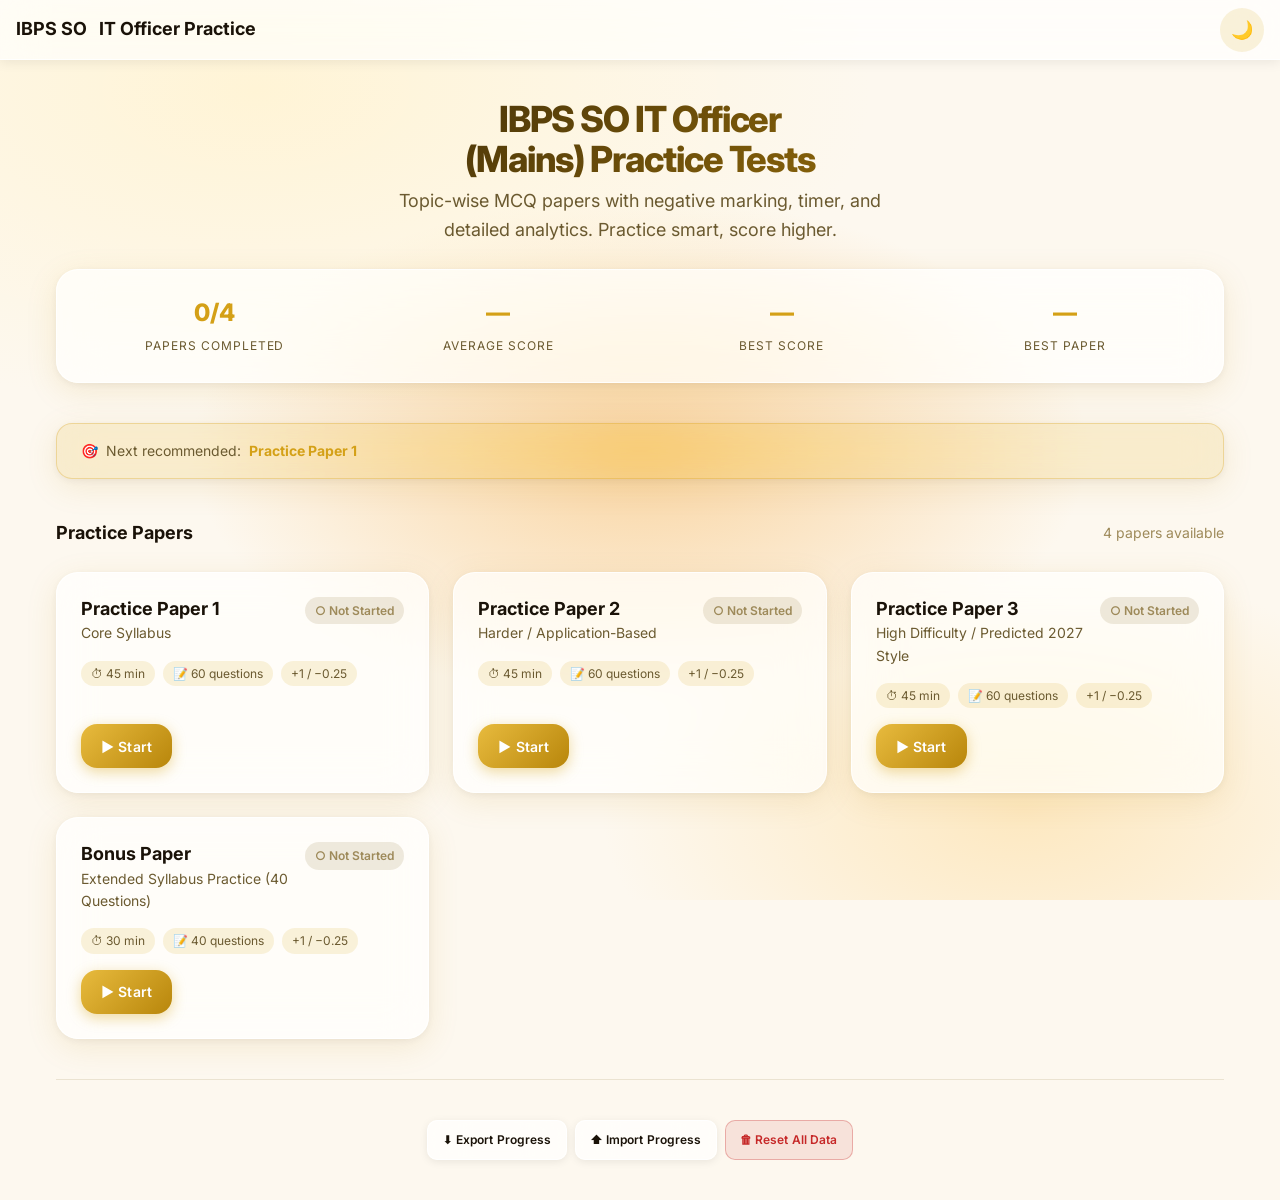
==== result.html @ 79eb33b2 "first commit" ====
<!DOCTYPE html>
<html lang="en" data-theme="light">
<head>
  <meta charset="UTF-8">
  <meta name="viewport" content="width=device-width, initial-scale=1, viewport-fit=cover">
  <meta name="description" content="IBPS SO IT Officer – Result analysis">
  <title>Result – IBPS SO IT Officer Practice</title>
  <link rel="preconnect" href="https://fonts.googleapis.com">
  <link rel="preconnect" href="https://fonts.gstatic.com" crossorigin>
  <link href="https://fonts.googleapis.com/css2?family=Inter:wght@400;500;600;700;800;900&display=swap" rel="stylesheet">
  <link rel="stylesheet" href="css/style.css">
</head>
<body>

  <!-- Top Navigation -->
  <header class="topbar" role="banner">
    <a href="index.html" class="topbar-brand" aria-label="Home">
      <span>IBPS SO</span>&nbsp;IT Officer Practice
    </a>
    <div class="topbar-actions">
      <button class="theme-toggle" id="theme-toggle" aria-label="Toggle dark mode">🌙</button>
    </div>
  </header>

  <div class="container result-page">
    <main id="result-root" role="main" aria-live="polite">
      <!-- result.js renders here -->
    </main>
  </div>

  <script src="js/app.js"></script>
  <script src="js/result.js"></script>
</body>
</html>
---- css/style.css ----
/* ============================================================
   IBPS SO IT Officer – Mock Test
   css/style.css  |  All styles, light + dark, responsive
   ============================================================ */

/* ── 1. CSS Custom Properties ─────────────────────────────── */
:root {
  /* Gold accent palette */
  --gold-100: #fff8e7;
  --gold-200: #fcefc7;
  --gold-300: #f5d685;
  --gold-400: #e8bb3e;
  --gold-500: #d4a017;
  --gold-600: #b8860b;
  --gold-700: #8b6508;

  /* Neutral palette */
  --bg-base:        #fdf8ef;
  --bg-gradient-1:  #fff4d6;
  --bg-gradient-2:  #fde8c0;
  --bg-gradient-3:  #f9d4a0;

  --glass-bg:       rgba(255, 255, 255, 0.72);
  --glass-bg-dark:  rgba(255, 255, 255, 0.55);
  --glass-border:   rgba(255, 255, 255, 0.85);
  --glass-shadow:   0 8px 32px rgba(180, 130, 20, 0.12), 0 2px 8px rgba(0,0,0,0.06);
  --glass-blur:     blur(22px) saturate(160%);

  --text-primary:   #1a1208;
  --text-secondary: #6b5a30;
  --text-muted:     #9e8a5a;
  --text-on-gold:   #fff;

  /* Semantic */
  --accent:         var(--gold-500);
  --accent-hover:   var(--gold-600);
  --accent-light:   rgba(212, 160, 23, 0.14);
  --accent-glow:    0 0 0 3px rgba(212, 160, 23, 0.28);

  --success:   #2e7d32;
  --success-bg: rgba(46, 125, 50, 0.1);
  --danger:    #c62828;
  --danger-bg: rgba(198, 40, 40, 0.1);
  --warning:   #e65100;
  --warning-bg: rgba(230, 81, 0, 0.1);
  --info:      #1565c0;
  --info-bg:   rgba(21, 101, 192, 0.1);

  /* Palette dot states */
  --q-not-visited:  rgba(158, 138, 90, 0.18);
  --q-not-answered: #ef9a9a;
  --q-answered:     #a5d6a7;
  --q-marked:       #90caf9;
  --q-marked-answered: #ce93d8;

  /* Radius & spacing */
  --radius-sm:  10px;
  --radius-md:  16px;
  --radius-lg:  22px;
  --radius-xl:  28px;

  --space-xs:  4px;
  --space-sm:  8px;
  --space-md:  16px;
  --space-lg:  24px;
  --space-xl:  40px;

  /* Typography */
  --font: -apple-system, "SF Pro Display", "Inter", system-ui, sans-serif;
  --text-xs:   clamp(11px, 1.5vw, 12px);
  --text-sm:   clamp(13px, 1.8vw, 14px);
  --text-base: clamp(14px, 2vw,   16px);
  --text-md:   clamp(16px, 2.5vw, 18px);
  --text-lg:   clamp(20px, 3vw,   24px);
  --text-xl:   clamp(26px, 4vw,   36px);

  /* Transitions */
  --ease: cubic-bezier(0.25, 0.1, 0.25, 1);
  --trans-fast: 150ms var(--ease);
  --trans-base: 220ms var(--ease);
  --trans-slow: 350ms var(--ease);
}

/* ── Dark Mode ─────────────────────────────────────────────── */
[data-theme="dark"] {
  --bg-base:        #1a1408;
  --bg-gradient-1:  #1f180a;
  --bg-gradient-2:  #251c0c;
  --bg-gradient-3:  #2c2210;

  --glass-bg:       rgba(35, 25, 8, 0.78);
  --glass-bg-dark:  rgba(35, 25, 8, 0.65);
  --glass-border:   rgba(255, 220, 100, 0.12);
  --glass-shadow:   0 8px 32px rgba(0,0,0,0.5), 0 2px 8px rgba(0,0,0,0.3);

  --text-primary:   #f5e8c8;
  --text-secondary: #c8aa70;
  --text-muted:     #8a7250;

  --accent:         var(--gold-400);
  --accent-hover:   var(--gold-300);
  --accent-light:   rgba(232, 187, 62, 0.15);

  --q-not-visited:  rgba(255, 220, 100, 0.08);
  --q-not-answered: #b71c1c;
  --q-answered:     #1b5e20;
  --q-marked:       #0d47a1;
  --q-marked-answered: #6a1b9a;

  --success:    #81c784;
  --success-bg: rgba(129, 199, 132, 0.12);
  --danger:     #ef9a9a;
  --danger-bg:  rgba(239, 154, 154, 0.12);
  --warning:    #ffcc80;
  --warning-bg: rgba(255, 204, 128, 0.12);
  --info:       #90caf9;
  --info-bg:    rgba(144, 202, 249, 0.12);
}

/* ── 2. Reset & Base ──────────────────────────────────────── */
*, *::before, *::after { box-sizing: border-box; margin: 0; padding: 0; }

html {
  font-size: 16px;
  scroll-behavior: smooth;
  -webkit-text-size-adjust: 100%;
}

body {
  font-family: var(--font);
  font-size: var(--text-base);
  color: var(--text-primary);
  background: var(--bg-base);
  background-image:
    radial-gradient(ellipse 80% 60% at 20% 10%, var(--bg-gradient-1) 0%, transparent 60%),
    radial-gradient(ellipse 60% 50% at 80% 90%, var(--bg-gradient-2) 0%, transparent 55%),
    radial-gradient(ellipse 50% 40% at 50% 50%, var(--bg-gradient-3) 0%, transparent 70%);
  background-attachment: fixed;
  min-height: 100vh;
  line-height: 1.6;
  transition: background-color var(--trans-slow), color var(--trans-slow);
  -webkit-font-smoothing: antialiased;
}

a { color: var(--accent); text-decoration: none; transition: color var(--trans-fast); }
a:hover { color: var(--accent-hover); }

button { cursor: pointer; font-family: inherit; }
input, select, textarea { font-family: inherit; }

img, svg { max-width: 100%; display: block; }

:focus-visible {
  outline: 2px solid var(--accent);
  outline-offset: 3px;
  border-radius: var(--radius-sm);
}

/* Reduced motion */
@media (prefers-reduced-motion: reduce) {
  *, *::before, *::after {
    animation-duration: 0.01ms !important;
    transition-duration: 0.01ms !important;
  }
}

/* ── 3. Layout Helpers ────────────────────────────────────── */
.container {
  width: 100%;
  max-width: 1200px;
  margin-inline: auto;
  padding-inline: var(--space-md);
}

.sr-only {
  position: absolute; width: 1px; height: 1px;
  padding: 0; margin: -1px; overflow: hidden;
  clip: rect(0,0,0,0); white-space: nowrap; border: 0;
}

.flex { display: flex; }
.flex-col { flex-direction: column; }
.items-center { align-items: center; }
.justify-between { justify-content: space-between; }
.gap-sm { gap: var(--space-sm); }
.gap-md { gap: var(--space-md); }
.gap-lg { gap: var(--space-lg); }

/* ── 4. Glass Card ────────────────────────────────────────── */
.glass {
  background: var(--glass-bg);
  -webkit-backdrop-filter: var(--glass-blur);
  backdrop-filter: var(--glass-blur);
  border: 1px solid var(--glass-border);
  border-radius: var(--radius-lg);
  box-shadow: var(--glass-shadow);
}

/* Fallback when backdrop-filter unsupported */
@supports not (backdrop-filter: blur(1px)) {
  .glass {
    background: color-mix(in srgb, var(--bg-base) 90%, transparent);
    box-shadow: var(--glass-shadow);
  }
}

/* ── 5. Buttons ───────────────────────────────────────────── */
.btn {
  display: inline-flex;
  align-items: center;
  justify-content: center;
  gap: 6px;
  padding: 10px 20px;
  border: none;
  border-radius: var(--radius-md);
  font-size: var(--text-sm);
  font-weight: 600;
  letter-spacing: 0.01em;
  transition:
    transform var(--trans-fast),
    box-shadow var(--trans-base),
    background var(--trans-fast),
    color var(--trans-fast);
  min-height: 44px;
  white-space: nowrap;
  user-select: none;
}
.btn:active { transform: scale(0.97); }

.btn-primary {
  background: linear-gradient(135deg, var(--gold-400), var(--gold-600));
  color: var(--text-on-gold);
  box-shadow: 0 4px 14px rgba(212,160,23,0.4);
}
.btn-primary:hover {
  transform: translateY(-2px);
  box-shadow: 0 8px 20px rgba(212,160,23,0.5);
  background: linear-gradient(135deg, var(--gold-300), var(--gold-500));
}

.btn-secondary {
  background: var(--glass-bg);
  -webkit-backdrop-filter: var(--glass-blur);
  backdrop-filter: var(--glass-blur);
  color: var(--text-primary);
  border: 1px solid var(--glass-border);
  box-shadow: 0 2px 8px rgba(0,0,0,0.08);
}
.btn-secondary:hover {
  transform: translateY(-2px);
  box-shadow: 0 6px 16px rgba(0,0,0,0.12);
  background: var(--glass-bg-dark);
}

.btn-danger {
  background: var(--danger-bg);
  color: var(--danger);
  border: 1px solid color-mix(in srgb, var(--danger) 30%, transparent);
}
.btn-danger:hover {
  background: var(--danger);
  color: #fff;
  transform: translateY(-2px);
}

.btn-ghost {
  background: transparent;
  color: var(--text-secondary);
  border: 1px solid color-mix(in srgb, var(--text-secondary) 25%, transparent);
}
.btn-ghost:hover {
  background: var(--accent-light);
  color: var(--accent);
  border-color: var(--accent);
}

.btn-sm { padding: 8px 14px; font-size: var(--text-xs); min-height: 40px; border-radius: var(--radius-sm); }
@media (pointer: coarse), (max-width: 639px) {
  .btn-sm { min-height: 44px; padding: 10px 16px; }
}
.btn-lg { padding: 14px 28px; font-size: var(--text-md); min-height: 52px; border-radius: var(--radius-lg); }
.btn-full { width: 100%; }

.btn:disabled {
  opacity: 0.45;
  cursor: not-allowed;
  transform: none !important;
  box-shadow: none !important;
}

/* ── 6. Top Navigation Bar ────────────────────────────────── */
.topbar {
  position: sticky;
  top: 0;
  z-index: 100;
  background: var(--glass-bg);
  -webkit-backdrop-filter: var(--glass-blur);
  backdrop-filter: var(--glass-blur);
  border-bottom: 1px solid var(--glass-border);
  box-shadow: 0 2px 12px rgba(0,0,0,0.08);
  padding: 0 var(--space-md);
  height: 60px;
  display: flex;
  align-items: center;
  justify-content: space-between;
}

.topbar-brand {
  display: flex;
  align-items: center;
  gap: var(--space-sm);
  font-weight: 700;
  font-size: var(--text-md);
  color: var(--text-primary);
  text-decoration: none;
  min-width: 0;
  overflow: hidden;
  text-overflow: ellipsis;
  white-space: nowrap;
}
}
.topbar-brand span { color: var(--accent); }

.topbar-actions { display: flex; align-items: center; gap: var(--space-sm); }

/* Theme toggle */
.theme-toggle {
  width: 44px; height: 44px;
  border-radius: 50%;
  border: none;
  background: var(--accent-light);
  color: var(--text-primary);
  font-size: 18px;
  display: flex; align-items: center; justify-content: center;
  transition: background var(--trans-fast), transform var(--trans-fast);
}
.theme-toggle:hover {
  background: var(--accent);
  color: var(--text-on-gold);
  transform: rotate(20deg);
}

/* ── 7. HOME PAGE ─────────────────────────────────────────── */
.home-hero {
  padding: var(--space-xl) 0 var(--space-lg);
  text-align: center;
}
.home-hero h1 {
  font-size: var(--text-xl);
  font-weight: 800;
  letter-spacing: -0.03em;
  line-height: 1.1;
  margin-bottom: var(--space-sm);
  background: linear-gradient(135deg, var(--text-primary), var(--gold-600));
  -webkit-background-clip: text;
  -webkit-text-fill-color: transparent;
  background-clip: text;
}
[data-theme="dark"] .home-hero h1 {
  background: linear-gradient(135deg, var(--text-primary), var(--gold-300));
  -webkit-background-clip: text;
  background-clip: text;
}
.home-hero p {
  color: var(--text-secondary);
  font-size: var(--text-md);
  max-width: 540px;
  margin-inline: auto;
}

/* Dashboard summary strip */
.summary-strip {
  display: grid;
  grid-template-columns: repeat(auto-fit, minmax(160px, 1fr));
  gap: var(--space-md);
  margin-bottom: var(--space-xl);
  padding: var(--space-lg);
}
.summary-stat { text-align: center; }
.summary-stat-value {
  font-size: var(--text-lg);
  font-weight: 800;
  color: var(--accent);
  display: block;
}
.summary-stat-label {
  font-size: var(--text-xs);
  color: var(--text-secondary);
  text-transform: uppercase;
  letter-spacing: 0.08em;
  margin-top: 2px;
}

/* Recommended hint */
.recommendation {
  display: flex;
  align-items: center;
  gap: var(--space-sm);
  padding: var(--space-md) var(--space-lg);
  margin-bottom: var(--space-xl);
  background: var(--accent-light);
  border: 1px solid color-mix(in srgb, var(--accent) 30%, transparent);
  border-radius: var(--radius-md);
  font-size: var(--text-sm);
  color: var(--text-secondary);
}
.recommendation strong { color: var(--accent); }

/* Section header */
.section-header {
  display: flex;
  align-items: center;
  justify-content: space-between;
  margin-bottom: var(--space-lg);
}
.section-title {
  font-size: var(--text-md);
  font-weight: 700;
  color: var(--text-primary);
}

/* Paper cards grid */
.papers-grid {
  display: grid;
  grid-template-columns: 1fr;
  gap: var(--space-lg);
  margin-bottom: var(--space-xl);
}
@media (min-width: 640px) {
  .papers-grid { grid-template-columns: repeat(2, 1fr); }
}
@media (min-width: 1024px) {
  .papers-grid { grid-template-columns: repeat(3, 1fr); }
}

.paper-card {
  padding: var(--space-lg);
  display: flex;
  flex-direction: column;
  gap: var(--space-md);
  transition: transform var(--trans-base), box-shadow var(--trans-base);
  position: relative;
  overflow: hidden;
}
.paper-card::before {
  content: '';
  position: absolute;
  top: 0; left: 0; right: 0;
  height: 3px;
  background: linear-gradient(90deg, var(--gold-400), var(--gold-600));
  opacity: 0;
  transition: opacity var(--trans-base);
}
.paper-card:hover {
  transform: translateY(-4px);
  box-shadow: 0 16px 40px rgba(180,130,20,0.18), 0 4px 12px rgba(0,0,0,0.08);
}
.paper-card:hover::before { opacity: 1; }

.card-header { display: flex; align-items: flex-start; justify-content: space-between; gap: var(--space-sm); }
.card-title {
  font-size: var(--text-md);
  font-weight: 700;
  color: var(--text-primary);
  line-height: 1.3;
}
.card-subtitle {
  font-size: var(--text-sm);
  color: var(--text-secondary);
  margin-top: 2px;
}

/* Status badge */
.status-badge {
  display: inline-flex;
  align-items: center;
  gap: 4px;
  padding: 4px 10px;
  border-radius: 100px;
  font-size: var(--text-xs);
  font-weight: 600;
  white-space: nowrap;
  flex-shrink: 0;
}
.badge-not-started { background: var(--q-not-visited); color: var(--text-muted); }
.badge-in-progress { background: var(--warning-bg); color: var(--warning); }
.badge-completed   { background: var(--success-bg);  color: var(--success); }

/* Best score ribbon */
.best-score-badge {
  display: inline-flex;
  align-items: center;
  gap: 4px;
  padding: 3px 8px;
  background: linear-gradient(135deg, var(--gold-200), var(--gold-100));
  border: 1px solid var(--gold-300);
  border-radius: 100px;
  font-size: var(--text-xs);
  font-weight: 600;
  color: var(--gold-700);
}
[data-theme="dark"] .best-score-badge {
  background: linear-gradient(135deg, rgba(212,160,23,0.2), rgba(212,160,23,0.08));
  border-color: rgba(212,160,23,0.4);
  color: var(--gold-300);
}

/* Card meta row */
.card-meta {
  display: flex;
  flex-wrap: wrap;
  gap: var(--space-sm);
}
.meta-chip {
  display: inline-flex;
  align-items: center;
  gap: 4px;
  padding: 3px 10px;
  background: var(--accent-light);
  border-radius: 100px;
  font-size: var(--text-xs);
  color: var(--text-secondary);
}

/* Score display on completed card */
.card-score {
  display: flex;
  align-items: baseline;
  gap: 6px;
  padding: var(--space-sm) var(--space-md);
  background: var(--success-bg);
  border-radius: var(--radius-sm);
  border: 1px solid color-mix(in srgb, var(--success) 25%, transparent);
}
.card-score-value {
  font-size: var(--text-lg);
  font-weight: 800;
  color: var(--success);
}
.card-score-label { font-size: var(--text-xs); color: var(--text-secondary); }

/* Progress bar in card */
.progress-bar-wrap {
  height: 6px;
  background: var(--q-not-visited);
  border-radius: 100px;
  overflow: hidden;
}
.progress-bar-fill {
  height: 100%;
  background: linear-gradient(90deg, var(--gold-400), var(--gold-600));
  border-radius: 100px;
  transition: width var(--trans-slow);
}

.card-actions { display: flex; flex-wrap: wrap; gap: var(--space-sm); margin-top: auto; }

/* Attempt history */
.attempt-history {
  margin-top: var(--space-sm);
  padding: var(--space-sm) var(--space-md);
  background: var(--accent-light);
  border-radius: var(--radius-sm);
  font-size: var(--text-xs);
  color: var(--text-secondary);
}
.attempt-history summary { cursor: pointer; color: var(--accent); font-weight: 600; }
.attempt-list { margin-top: var(--space-xs); list-style: none; display: flex; flex-direction: column; gap: 2px; }
.attempt-item { display: flex; justify-content: space-between; padding: 2px 0; border-bottom: 1px solid color-mix(in srgb, var(--text-muted) 15%, transparent); }

/* Home footer */
.home-footer {
  display: flex;
  flex-wrap: wrap;
  align-items: center;
  justify-content: center;
  gap: var(--space-sm);
  padding: var(--space-xl) 0;
  border-top: 1px solid color-mix(in srgb, var(--text-muted) 20%, transparent);
  margin-top: var(--space-xl);
}

/* ── 8. TEST PAGE ─────────────────────────────────────────── */
/* Timer bar */
.test-topbar {
  position: sticky;
  top: 0;
  z-index: 100;
  display: flex;
  align-items: center;
  justify-content: space-between;
  padding: 0 var(--space-md);
  height: 60px;
  gap: var(--space-md);
  background: var(--glass-bg);
  -webkit-backdrop-filter: var(--glass-blur);
  backdrop-filter: var(--glass-blur);
  border-bottom: 1px solid var(--glass-border);
  box-shadow: 0 2px 12px rgba(0,0,0,0.08);
}

.test-title {
  font-size: var(--text-sm);
  font-weight: 700;
  color: var(--text-primary);
  overflow: hidden;
  text-overflow: ellipsis;
  white-space: nowrap;
  flex: 1;
  min-width: 0;
}

.timer-display {
  display: flex;
  align-items: center;
  gap: 6px;
  padding: 6px 14px;
  border-radius: var(--radius-md);
  background: var(--accent-light);
  border: 1px solid color-mix(in srgb, var(--accent) 25%, transparent);
  font-size: var(--text-md);
  font-weight: 800;
  color: var(--accent);
  font-variant-numeric: tabular-nums;
  letter-spacing: 0.04em;
  min-width: 100px;
  justify-content: center;
  flex-shrink: 0;
  transition: background var(--trans-base), color var(--trans-base);
}
.timer-display.warning {
  background: var(--warning-bg);
  color: var(--warning);
  border-color: color-mix(in srgb, var(--warning) 30%, transparent);
  animation: pulse-timer 1s ease-in-out infinite;
}
.timer-display.danger {
  background: var(--danger-bg);
  color: var(--danger);
  border-color: color-mix(in srgb, var(--danger) 30%, transparent);
  animation: pulse-timer 0.5s ease-in-out infinite;
}

@keyframes pulse-timer {
  0%, 100% { opacity: 1; }
  50%       { opacity: 0.65; }
}
@media (prefers-reduced-motion: reduce) {
  .timer-display.warning, .timer-display.danger { animation: none; }
}

/* Live counters */
.live-counters {
  display: flex;
  gap: var(--space-sm);
  flex-shrink: 0;
}
.counter-chip {
  display: inline-flex;
  align-items: center;
  gap: 4px;
  padding: 4px 10px;
  border-radius: 100px;
  font-size: var(--text-xs);
  font-weight: 600;
  border: 1px solid;
}
.counter-answered  { background: var(--success-bg);  color: var(--success);  border-color: color-mix(in srgb, var(--success) 30%, transparent); }
.counter-unanswered{ background: var(--danger-bg);   color: var(--danger);   border-color: color-mix(in srgb, var(--danger) 30%, transparent); }
.counter-marked    { background: var(--info-bg);     color: var(--info);     border-color: color-mix(in srgb, var(--info) 30%, transparent); }

/* Section tabs */
.section-tabs {
  display: flex;
  flex-wrap: wrap;
  gap: var(--space-xs);
  padding: var(--space-md);
  overflow-x: auto;
  scrollbar-width: none;
  -ms-overflow-style: none;
}
.section-tabs::-webkit-scrollbar { display: none; }

.section-tab {
  padding: 8px 18px;
  border-radius: 100px;
  border: 1px solid color-mix(in srgb, var(--text-muted) 30%, transparent);
  background: transparent;
  color: var(--text-secondary);
  font-size: var(--text-sm);
  font-weight: 500;
  transition: all var(--trans-fast);
  white-space: nowrap;
  min-height: 44px;
  display: inline-flex;
  align-items: center;
  justify-content: center;
}
.section-tab:hover {
  background: var(--accent-light);
  color: var(--accent);
  border-color: var(--accent);
}
.section-tab.active {
  background: var(--accent);
  color: var(--text-on-gold);
  border-color: var(--accent);
  font-weight: 700;
}

/* Two column layout for test */
.test-layout {
  display: grid;
  grid-template-columns: 1fr;
  gap: 0;
  min-height: calc(100vh - 60px);
}
@media (min-width: 1024px) {
  .test-layout {
    grid-template-columns: 1fr 320px;
    align-items: start;
  }
}

/* Question area */
.question-area {
  padding: var(--space-lg);
  flex: 1;
}

.question-wrapper {
  padding: var(--space-lg) var(--space-xl);
  margin-bottom: var(--space-lg);
}

.question-number {
  font-size: var(--text-xs);
  font-weight: 700;
  text-transform: uppercase;
  letter-spacing: 0.1em;
  color: var(--accent);
  margin-bottom: var(--space-sm);
  display: block;
}

.question-text {
  font-size: var(--text-md);
  font-weight: 500;
  color: var(--text-primary);
  line-height: 1.65;
  margin-bottom: var(--space-lg);
  overflow-wrap: break-word;
  word-break: break-word;
}

/* Options */
.options-list {
  display: flex;
  flex-direction: column;
  gap: var(--space-sm);
  list-style: none;
}

.option-item {
  display: flex;
  align-items: flex-start;
  gap: var(--space-md);
  padding: var(--space-md) var(--space-lg);
  border-radius: var(--radius-md);
  border: 1.5px solid color-mix(in srgb, var(--text-muted) 20%, transparent);
  background: var(--glass-bg);
  cursor: pointer;
  transition: all var(--trans-fast);
  min-height: 52px;
  user-select: none;
}
.option-item:hover {
  border-color: var(--accent);
  background: var(--accent-light);
  transform: translateX(4px);
}
.option-item:active { transform: scale(0.99); }
.option-item.selected {
  border-color: var(--accent);
  background: var(--accent-light);
  box-shadow: var(--accent-glow);
}

.option-key {
  display: inline-flex;
  align-items: center;
  justify-content: center;
  width: 28px; height: 28px;
  border-radius: 50%;
  background: var(--accent-light);
  color: var(--accent);
  font-size: var(--text-xs);
  font-weight: 800;
  flex-shrink: 0;
  margin-top: 1px;
  border: 1.5px solid color-mix(in srgb, var(--accent) 30%, transparent);
  transition: all var(--trans-fast);
}
.option-item.selected .option-key {
  background: var(--accent);
  color: var(--text-on-gold);
  border-color: var(--accent);
}

.option-text {
  flex: 1;
  font-size: var(--text-base);
  color: var(--text-primary);
  line-height: 1.5;
  padding-top: 2px;
  overflow-wrap: break-word;
  word-break: break-word;
}

/* Question nav buttons */
.question-nav {
  display: flex;
  align-items: center;
  flex-wrap: wrap;
  gap: var(--space-sm);
  padding: var(--space-md);
}

/* Mark for review */
.btn-mark {
  background: var(--info-bg);
  color: var(--info);
  border: 1px solid color-mix(in srgb, var(--info) 30%, transparent);
}
.btn-mark:hover, .btn-mark.active {
  background: var(--info);
  color: #fff;
}

/* Sticky bottom nav on mobile */
.sticky-nav-bottom {
  display: none;
  position: fixed;
  bottom: 0; left: 0; right: 0;
  z-index: 90;
  padding: var(--space-sm) var(--space-md);
  background: var(--glass-bg);
  -webkit-backdrop-filter: var(--glass-blur);
  backdrop-filter: var(--glass-blur);
  border-top: 1px solid var(--glass-border);
  box-shadow: 0 -4px 16px rgba(0,0,0,0.1);
  gap: var(--space-sm);
  padding-bottom: max(var(--space-sm), env(safe-area-inset-bottom));
}
@media (max-width: 1023px) {
  .sticky-nav-bottom { display: flex; }
  .question-nav { display: none; }
  .question-area { padding-bottom: 80px; }
}
@media (max-width: 480px) {
  .sticky-nav-bottom {
    padding: var(--space-xs) 6px;
    gap: 4px;
  }
  .sticky-nav-bottom .btn {
    padding: 6px 8px;
    font-size: 12px;
    min-height: 44px;
  }
}

/* Palette / sidebar */
.palette-sidebar {
  position: sticky;
  top: 60px;
  height: calc(100vh - 60px);
  overflow-y: auto;
  padding: var(--space-lg);
  border-left: 1px solid var(--glass-border);
  background: var(--glass-bg);
  -webkit-backdrop-filter: var(--glass-blur);
  backdrop-filter: var(--glass-blur);
  scrollbar-width: thin;
  scrollbar-color: var(--gold-300) transparent;
  display: flex;
  flex-direction: column;
  gap: var(--space-lg);
}

.palette-title {
  font-size: var(--text-sm);
  font-weight: 700;
  color: var(--text-secondary);
  text-transform: uppercase;
  letter-spacing: 0.08em;
}

.palette-close-btn {
  display: none;
  background: transparent;
  border: none;
  font-size: 18px;
  color: var(--text-muted);
  cursor: pointer;
  padding: 4px 8px;
  border-radius: var(--radius-sm);
}
.palette-close-btn:hover {
  background: var(--accent-light);
  color: var(--text-primary);
}
@media (max-width: 1023px) {
  .palette-close-btn { display: inline-flex; align-items: center; justify-content: center; }
}

/* Palette legend */
.palette-legend {
  display: grid;
  grid-template-columns: 1fr 1fr;
  gap: var(--space-xs) var(--space-sm);
}
.legend-item {
  display: flex;
  align-items: center;
  gap: 6px;
  font-size: var(--text-xs);
  color: var(--text-secondary);
}
.legend-dot {
  width: 12px; height: 12px;
  border-radius: 3px;
  flex-shrink: 0;
}
.dot-not-visited   { background: var(--q-not-visited); border: 1px solid var(--text-muted); }
.dot-not-answered  { background: var(--q-not-answered); }
.dot-answered      { background: var(--q-answered); }
.dot-marked        { background: var(--q-marked); }
.dot-marked-answered { background: var(--q-marked-answered); }

/* Palette grid */
.palette-grid {
  display: grid;
  grid-template-columns: repeat(5, 1fr);
  gap: 6px;
}

.palette-btn {
  aspect-ratio: 1;
  border-radius: var(--radius-sm);
  border: none;
  font-size: var(--text-xs);
  font-weight: 700;
  cursor: pointer;
  transition: all var(--trans-fast);
  min-height: 44px;
  min-width: 44px;
  display: flex;
  align-items: center;
  justify-content: center;
  color: var(--text-primary);
}
.palette-btn:hover { transform: scale(1.12); box-shadow: 0 4px 12px rgba(0,0,0,0.2); }
.palette-btn.current { ring: 2px solid var(--accent); box-shadow: 0 0 0 3px var(--accent), 0 4px 12px rgba(0,0,0,0.2); }

.palette-btn.state-not-visited  { background: var(--q-not-visited); }
.palette-btn.state-not-answered { background: var(--q-not-answered); color: #fff; }
.palette-btn.state-answered     { background: var(--q-answered); color: #1b5e20; }
.palette-btn.state-marked       { background: var(--q-marked); color: #0d47a1; }
.palette-btn.state-marked-answered { background: var(--q-marked-answered); color: #4a148c; }

[data-theme="dark"] .palette-btn.state-answered { color: #c8e6c9; }
[data-theme="dark"] .palette-btn.state-marked   { color: #bbdefb; }
[data-theme="dark"] .palette-btn.state-marked-answered { color: #e1bee7; }

/* Submit button in sidebar */
.palette-submit-area { margin-top: auto; }

/* Mobile palette toggle */
.palette-toggle-btn {
  position: fixed;
  bottom: 72px;
  right: var(--space-md);
  z-index: 95;
  width: 50px; height: 50px;
  border-radius: 50%;
  border: none;
  background: linear-gradient(135deg, var(--gold-400), var(--gold-600));
  color: var(--text-on-gold);
  font-size: 20px;
  box-shadow: 0 4px 16px rgba(212,160,23,0.5);
  display: none;
  align-items: center;
  justify-content: center;
  transition: all var(--trans-fast);
}
@media (max-width: 1023px) {
  .palette-toggle-btn { display: flex; }
  .palette-sidebar {
    position: fixed;
    right: 0; top: 60px;
    width: 320px;
    max-width: 90vw;
    transform: translateX(100%);
    transition: transform var(--trans-base);
    z-index: 90;
    height: calc(100vh - 60px);
    box-shadow: -8px 0 32px rgba(0,0,0,0.2);
  }
  .palette-sidebar.open { transform: translateX(0); }
  .palette-overlay {
    display: none;
    position: fixed;
    inset: 0;
    z-index: 89;
    background: rgba(0,0,0,0.3);
  }
  .palette-overlay.show { display: block; }
}

/* ── 9. MODALS ────────────────────────────────────────────── */
.modal-backdrop {
  position: fixed;
  inset: 0;
  z-index: 200;
  background: rgba(0, 0, 0, 0.45);
  -webkit-backdrop-filter: blur(4px);
  backdrop-filter: blur(4px);
  display: flex;
  align-items: center;
  justify-content: center;
  padding: var(--space-md);
  opacity: 0;
  pointer-events: none;
  transition: opacity var(--trans-base);
}
.modal-backdrop.show {
  opacity: 1;
  pointer-events: auto;
}

.modal-box {
  background: var(--glass-bg);
  -webkit-backdrop-filter: var(--glass-blur);
  backdrop-filter: var(--glass-blur);
  border: 1px solid var(--glass-border);
  border-radius: var(--radius-xl);
  box-shadow: 0 24px 60px rgba(0,0,0,0.25);
  padding: var(--space-xl);
  max-width: 480px;
  width: 100%;
  transform: scale(0.94) translateY(20px);
  transition: transform var(--trans-base);
}
.modal-backdrop.show .modal-box {
  transform: scale(1) translateY(0);
}

.modal-title {
  font-size: var(--text-lg);
  font-weight: 800;
  margin-bottom: var(--space-md);
  color: var(--text-primary);
}
.modal-body { margin-bottom: var(--space-lg); color: var(--text-secondary); }
.modal-actions { display: flex; gap: var(--space-sm); justify-content: flex-end; flex-wrap: wrap; }

/* Modal stats grid */
.modal-stats {
  display: grid;
  grid-template-columns: repeat(3, 1fr);
  gap: var(--space-sm);
  margin-bottom: var(--space-lg);
}
.modal-stat {
  text-align: center;
  padding: var(--space-sm);
  border-radius: var(--radius-sm);
  background: var(--accent-light);
}
.modal-stat-val { font-size: var(--text-md); font-weight: 800; color: var(--accent); }
.modal-stat-lbl { font-size: var(--text-xs); color: var(--text-secondary); }

/* ── 10. RESULT PAGE ──────────────────────────────────────── */
.result-page { padding: var(--space-xl) 0; }

/* Score hero card */
.score-hero {
  padding: var(--space-xl);
  text-align: center;
  margin-bottom: var(--space-xl);
  position: relative;
  overflow: hidden;
}
.score-hero::before {
  content: '';
  position: absolute;
  inset: 0;
  background: radial-gradient(ellipse 60% 50% at 50% 50%, rgba(212,160,23,0.08) 0%, transparent 70%);
  pointer-events: none;
}
.score-label {
  font-size: var(--text-xs);
  font-weight: 700;
  text-transform: uppercase;
  letter-spacing: 0.12em;
  color: var(--text-muted);
  margin-bottom: var(--space-sm);
}
.score-main {
  font-size: clamp(48px, 10vw, 80px);
  font-weight: 900;
  letter-spacing: -0.04em;
  line-height: 1;
  color: var(--accent);
  margin-bottom: 4px;
}
.score-total {
  font-size: var(--text-md);
  color: var(--text-secondary);
  margin-bottom: var(--space-md);
}
.score-pct {
  display: inline-block;
  font-size: var(--text-lg);
  font-weight: 800;
  padding: var(--space-xs) var(--space-md);
  border-radius: 100px;
  margin-bottom: var(--space-lg);
}
.score-pct.pct-high { background: var(--success-bg); color: var(--success); }
.score-pct.pct-mid  { background: var(--warning-bg); color: var(--warning); }
.score-pct.pct-low  { background: var(--danger-bg);  color: var(--danger); }

/* Result stats grid */
.result-stats-grid {
  display: grid;
  grid-template-columns: repeat(auto-fit, minmax(100px, 1fr));
  gap: var(--space-md);
  max-width: 600px;
  margin-inline: auto;
}
.result-stat {
  padding: var(--space-md);
  border-radius: var(--radius-md);
  text-align: center;
  border: 1px solid;
}
.result-stat.stat-correct  { border-color: color-mix(in srgb, var(--success) 30%, transparent); background: var(--success-bg); }
.result-stat.stat-wrong    { border-color: color-mix(in srgb, var(--danger) 30%, transparent);  background: var(--danger-bg); }
.result-stat.stat-unatt    { border-color: color-mix(in srgb, var(--text-muted) 20%, transparent); background: var(--accent-light); }
.result-stat.stat-penalty  { border-color: color-mix(in srgb, var(--warning) 30%, transparent); background: var(--warning-bg); }
.result-stat.stat-accuracy { border-color: color-mix(in srgb, var(--info) 30%, transparent);    background: var(--info-bg); }
.result-stat.stat-time     { border-color: color-mix(in srgb, var(--text-muted) 20%, transparent); background: var(--accent-light); }

.result-stat-val {
  font-size: var(--text-lg);
  font-weight: 800;
  display: block;
  margin-bottom: 2px;
}
.stat-correct .result-stat-val  { color: var(--success); }
.stat-wrong   .result-stat-val  { color: var(--danger); }
.stat-unatt   .result-stat-val  { color: var(--text-secondary); }
.stat-penalty .result-stat-val  { color: var(--warning); }
.stat-accuracy .result-stat-val { color: var(--info); }
.stat-time    .result-stat-val  { color: var(--accent); }

.result-stat-lbl { font-size: var(--text-xs); color: var(--text-muted); }

/* Section: subject-wise table */
.section-box {
  padding: var(--space-lg) var(--space-xl);
  margin-bottom: var(--space-xl);
}
.section-box-title {
  font-size: var(--text-md);
  font-weight: 700;
  margin-bottom: var(--space-lg);
  color: var(--text-primary);
  display: flex;
  align-items: center;
  gap: var(--space-sm);
}

.subj-table {
  width: 100%;
  border-collapse: collapse;
  font-size: var(--text-sm);
  margin-bottom: var(--space-md);
}
.subj-table th {
  text-align: left;
  padding: var(--space-sm) var(--space-md);
  font-size: var(--text-xs);
  font-weight: 700;
  text-transform: uppercase;
  letter-spacing: 0.08em;
  color: var(--text-muted);
  border-bottom: 1px solid color-mix(in srgb, var(--text-muted) 20%, transparent);
}
.subj-table td {
  padding: var(--space-sm) var(--space-md);
  border-bottom: 1px solid color-mix(in srgb, var(--text-muted) 10%, transparent);
  color: var(--text-primary);
  vertical-align: middle;
}
.subj-table tr:last-child td { border-bottom: none; }
.subj-table tr.highlight-best td { background: var(--success-bg); }
.subj-table tr.highlight-worst td { background: var(--danger-bg); }

/* Bar in table */
.subj-bar-wrap {
  height: 8px;
  background: color-mix(in srgb, var(--text-muted) 15%, transparent);
  border-radius: 100px;
  overflow: hidden;
  min-width: 60px;
}
.subj-bar-fill {
  height: 100%;
  border-radius: 100px;
  background: linear-gradient(90deg, var(--gold-400), var(--gold-600));
  transition: width var(--trans-slow);
}
.subj-bar-fill.bar-danger { background: linear-gradient(90deg, #ef9a9a, #c62828); }
.subj-bar-fill.bar-warning { background: linear-gradient(90deg, #ffcc80, #e65100); }

/* Answer review */
.review-filters {
  display: flex;
  flex-wrap: wrap;
  gap: var(--space-xs);
  margin-bottom: var(--space-lg);
}
.filter-btn {
  padding: 8px 16px;
  border-radius: 100px;
  border: 1px solid color-mix(in srgb, var(--text-muted) 30%, transparent);
  background: transparent;
  color: var(--text-secondary);
  font-size: var(--text-xs);
  font-weight: 600;
  cursor: pointer;
  transition: all var(--trans-fast);
  min-height: 44px;
  display: inline-flex;
  align-items: center;
  justify-content: center;
}
.filter-btn:hover { border-color: var(--accent); color: var(--accent); }
.filter-btn.active {
  background: var(--accent);
  color: var(--text-on-gold);
  border-color: var(--accent);
}

/* Review question card */
.review-card {
  padding: var(--space-lg);
  margin-bottom: var(--space-md);
  border-radius: var(--radius-md);
  background: var(--glass-bg);
  border: 1px solid var(--glass-border);
  transition: box-shadow var(--trans-fast);
}
.review-card.card-correct { border-left: 4px solid var(--success); }
.review-card.card-wrong   { border-left: 4px solid var(--danger); }
.review-card.card-unatt   { border-left: 4px solid var(--text-muted); }

.review-q-header {
  display: flex;
  align-items: flex-start;
  justify-content: space-between;
  gap: var(--space-sm);
  margin-bottom: var(--space-md);
}
.review-q-num {
  font-size: var(--text-xs);
  font-weight: 700;
  color: var(--accent);
  flex-shrink: 0;
}
.review-status-tag {
  display: inline-flex;
  align-items: center;
  gap: 4px;
  padding: 3px 10px;
  border-radius: 100px;
  font-size: var(--text-xs);
  font-weight: 700;
  flex-shrink: 0;
}
.tag-correct { background: var(--success-bg); color: var(--success); }
.tag-wrong   { background: var(--danger-bg);  color: var(--danger); }
.tag-unatt   { background: var(--accent-light); color: var(--text-muted); }
.tag-marked  { background: var(--info-bg); color: var(--info); }

.review-q-text {
  font-size: var(--text-base);
  color: var(--text-primary);
  margin-bottom: var(--space-md);
  line-height: 1.6;
  overflow-wrap: break-word;
  word-break: break-word;
}

.review-options {
  display: flex;
  flex-direction: column;
  gap: var(--space-xs);
}
.review-opt {
  display: flex;
  align-items: center;
  gap: var(--space-sm);
  padding: var(--space-sm) var(--space-md);
  border-radius: var(--radius-sm);
  font-size: var(--text-sm);
  border: 1px solid transparent;
}
.review-opt.opt-correct {
  background: var(--success-bg);
  border-color: color-mix(in srgb, var(--success) 30%, transparent);
  color: var(--success);
  font-weight: 600;
}
.review-opt.opt-wrong {
  background: var(--danger-bg);
  border-color: color-mix(in srgb, var(--danger) 30%, transparent);
  color: var(--danger);
  font-weight: 600;
}
.review-opt.opt-selected-wrong {
  background: var(--danger-bg);
  border-color: var(--danger);
}
.opt-icon { font-size: 14px; flex-shrink: 0; }
.opt-key-label {
  font-size: var(--text-xs);
  font-weight: 800;
  min-width: 20px;
  color: inherit;
}

/* Collapsible */
.collapsible > summary {
  cursor: pointer;
  list-style: none;
  display: flex;
  align-items: center;
  justify-content: space-between;
  padding: var(--space-md) var(--space-lg);
  border-radius: var(--radius-md);
  background: var(--glass-bg);
  border: 1px solid var(--glass-border);
  font-weight: 700;
  color: var(--text-primary);
  user-select: none;
  transition: background var(--trans-fast);
}
.collapsible > summary:hover { background: var(--accent-light); }
.collapsible > summary::-webkit-details-marker { display: none; }
.collapsible[open] > summary { border-radius: var(--radius-md) var(--radius-md) 0 0; }

.collapsible-content {
  padding: var(--space-lg);
  border: 1px solid var(--glass-border);
  border-top: none;
  border-radius: 0 0 var(--radius-md) var(--radius-md);
  background: color-mix(in srgb, var(--glass-bg) 70%, transparent);
}

/* Attempt history on result */
.attempt-history-list {
  display: flex;
  flex-direction: column;
  gap: var(--space-xs);
}
.attempt-row {
  display: flex;
  align-items: center;
  justify-content: space-between;
  padding: var(--space-sm) var(--space-md);
  border-radius: var(--radius-sm);
  background: var(--accent-light);
  font-size: var(--text-sm);
}
.attempt-row.current-attempt {
  background: color-mix(in srgb, var(--accent) 15%, transparent);
  border: 1px solid color-mix(in srgb, var(--accent) 30%, transparent);
  font-weight: 600;
}

/* Result actions */
.result-actions {
  display: flex;
  flex-wrap: wrap;
  gap: var(--space-sm);
  justify-content: center;
  padding: var(--space-xl) 0;
}

/* ── 11. TOAST NOTIFICATIONS ──────────────────────────────── */
.toast-container {
  position: fixed;
  bottom: var(--space-lg);
  right: var(--space-lg);
  z-index: 300;
  display: flex;
  flex-direction: column;
  gap: var(--space-sm);
  pointer-events: none;
}
.toast {
  padding: var(--space-sm) var(--space-lg);
  border-radius: var(--radius-md);
  background: var(--glass-bg);
  -webkit-backdrop-filter: var(--glass-blur);
  backdrop-filter: var(--glass-blur);
  border: 1px solid var(--glass-border);
  box-shadow: var(--glass-shadow);
  font-size: var(--text-sm);
  font-weight: 500;
  color: var(--text-primary);
  transform: translateY(20px);
  opacity: 0;
  animation: toast-in 0.3s var(--ease) forwards;
  pointer-events: auto;
  max-width: 320px;
}
.toast.toast-out { animation: toast-out 0.3s var(--ease) forwards; }
.toast-success { border-color: color-mix(in srgb, var(--success) 40%, transparent); }
.toast-error   { border-color: color-mix(in srgb, var(--danger) 40%, transparent); }

@keyframes toast-in {
  to { transform: translateY(0); opacity: 1; }
}
@keyframes toast-out {
  to { transform: translateY(20px); opacity: 0; }
}

/* ── 12. LOADING STATE ────────────────────────────────────── */
.loading-screen {
  display: flex;
  flex-direction: column;
  align-items: center;
  justify-content: center;
  min-height: 60vh;
  gap: var(--space-lg);
}
.spinner {
  width: 48px; height: 48px;
  border: 4px solid var(--accent-light);
  border-top-color: var(--accent);
  border-radius: 50%;
  animation: spin 0.8s linear infinite;
}
@keyframes spin { to { transform: rotate(360deg); } }
.loading-text {
  color: var(--text-secondary);
  font-size: var(--text-md);
}

/* Error screen */
.error-screen {
  display: flex;
  flex-direction: column;
  align-items: center;
  justify-content: center;
  min-height: 60vh;
  gap: var(--space-md);
  text-align: center;
  padding: var(--space-xl);
}
.error-icon { font-size: 48px; }
.error-title { font-size: var(--text-lg); font-weight: 700; color: var(--danger); }
.error-message { color: var(--text-secondary); max-width: 480px; line-height: 1.6; }
.error-code {
  font-family: ui-monospace, monospace;
  font-size: var(--text-xs);
  padding: var(--space-sm) var(--space-md);
  background: var(--accent-light);
  border-radius: var(--radius-sm);
  color: var(--text-secondary);
  max-width: 100%;
  word-break: break-all;
}

/* ── 13. UTILITY ──────────────────────────────────────────── */
.text-center { text-align: center; }
.text-muted  { color: var(--text-muted); }
.text-accent { color: var(--accent); }
.text-success{ color: var(--success); }
.text-danger { color: var(--danger); }

.mt-sm { margin-top: var(--space-sm); }
.mt-md { margin-top: var(--space-md); }
.mt-lg { margin-top: var(--space-lg); }
.mb-lg { margin-bottom: var(--space-lg); }

.hidden { display: none !important; }
.visually-hidden { @extend .sr-only; }

/* Divider */
.divider {
  height: 1px;
  background: color-mix(in srgb, var(--text-muted) 20%, transparent);
  margin: var(--space-lg) 0;
}

/* Scrollbar styling for supported browsers */
.palette-sidebar::-webkit-scrollbar { width: 4px; }
.palette-sidebar::-webkit-scrollbar-track { background: transparent; }
.palette-sidebar::-webkit-scrollbar-thumb { background: var(--gold-300); border-radius: 100px; }

/* Safe area for iOS notch */
@supports (padding-bottom: env(safe-area-inset-bottom)) {
  .sticky-nav-bottom {
    padding-bottom: calc(var(--space-sm) + env(safe-area-inset-bottom));
  }
}

/* Mobile adjustments */
@media (max-width: 639px) {
  .container { padding-inline: var(--space-sm); }
  .summary-strip { padding: var(--space-md); }
  .question-wrapper { padding: var(--space-md); }
  .section-box { padding: var(--space-md); }
  .modal-box { padding: var(--space-lg); }
  .live-counters { display: none; }
  .subj-table { font-size: var(--text-xs); }
  .subj-table th, .subj-table td { padding: var(--space-xs) var(--space-sm); }
  .result-actions { flex-direction: column; align-items: stretch; }
  .score-main { font-size: clamp(40px, 15vw, 60px); }
}

/* Tablet */
@media (min-width: 640px) and (max-width: 1023px) {
  .live-counters .counter-chip:last-child { display: none; }
}

/* Print */
@media print {
  .topbar, .test-topbar, .sticky-nav-bottom, .palette-toggle-btn,
  .palette-sidebar, .btn, .toast-container { display: none !important; }
  .glass { background: white; border: 1px solid #ddd; }
}
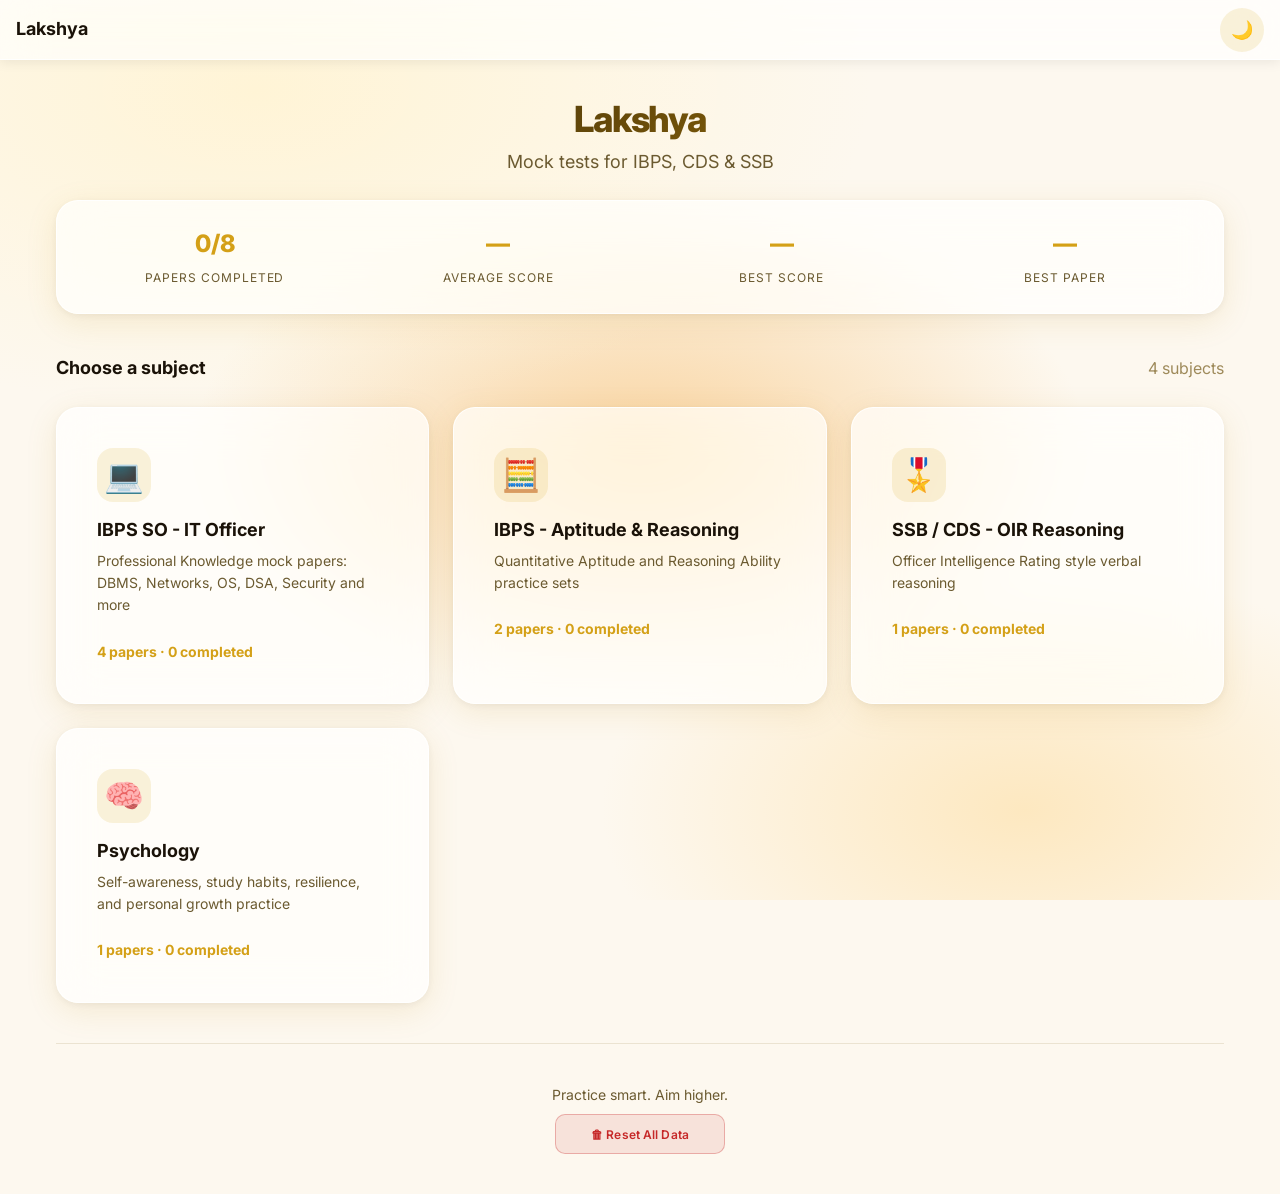
==== commit 13eb5101: "Fix and publish GitHub Pages site Co-authored-by: Copilot <223556219+Copilot@users.noreply.github.co" ====
--- a/result.html
+++ b/result.html
@@ -3,19 +3,19 @@
 <head>
   <meta charset="UTF-8">
   <meta name="viewport" content="width=device-width, initial-scale=1, viewport-fit=cover">
-  <meta name="description" content="IBPS SO IT Officer – Result analysis">
-  <title>Result – IBPS SO IT Officer Practice</title>
+  <meta name="description" content="Result analysis">
+  <title>Result</title>
   <link rel="preconnect" href="https://fonts.googleapis.com">
   <link rel="preconnect" href="https://fonts.gstatic.com" crossorigin>
   <link href="https://fonts.googleapis.com/css2?family=Inter:wght@400;500;600;700;800;900&display=swap" rel="stylesheet">
   <link rel="stylesheet" href="css/style.css">
 </head>
-<body>
+<body data-page-title="Result">
 
   <!-- Top Navigation -->
   <header class="topbar" role="banner">
     <a href="index.html" class="topbar-brand" aria-label="Home">
-      <span>IBPS SO</span>&nbsp;IT Officer Practice
+      <span data-site-name>Loading…</span>
     </a>
     <div class="topbar-actions">
       <button class="theme-toggle" id="theme-toggle" aria-label="Toggle dark mode">🌙</button>
@@ -27,9 +27,9 @@
       <!-- result.js renders here -->
     </main>
   </div>
+  <footer class="page-footer" data-site-footer>Loading…</footer>
 
   <script src="js/app.js"></script>
   <script src="js/result.js"></script>
 </body>
 </html>
-
--- a/css/style.css
+++ b/css/style.css
@@ -579,6 +579,25 @@
   border-top: 1px solid color-mix(in srgb, var(--text-muted) 20%, transparent);
   margin-top: var(--space-xl);
 }
+.footer-message { width: 100%; text-align: center; color: var(--text-secondary); font-size: var(--text-sm); }
+.reset-data-btn { min-width: 170px; }
+.page-footer, .test-footer { padding: var(--space-lg); text-align: center; color: var(--text-secondary); font-size: var(--text-sm); }
+.test-footer { padding-bottom: 96px; }
+
+/* Subject navigation and subject cards */
+.subjects-grid { display: grid; grid-template-columns: 1fr; gap: var(--space-lg); margin-bottom: var(--space-xl); }
+@media (min-width: 640px) { .subjects-grid { grid-template-columns: repeat(2, 1fr); } }
+@media (min-width: 1024px) { .subjects-grid { grid-template-columns: repeat(3, 1fr); } }
+.subject-card { display: block; padding: var(--space-xl); color: var(--text-primary); transition: transform var(--trans-base), box-shadow var(--trans-base); min-height: 220px; }
+.subject-card:not(.is-empty):hover { color: var(--text-primary); transform: translateY(-4px); box-shadow: 0 16px 40px rgba(180,130,20,.18); }
+.subject-card.is-empty { opacity: .68; }
+.subject-icon { display: inline-flex; align-items: center; justify-content: center; font-size: 32px; width: 54px; height: 54px; background: var(--accent-light); border-radius: var(--radius-md); margin-bottom: var(--space-md); }
+.subject-description { color: var(--text-secondary); font-size: var(--text-sm); margin-top: var(--space-sm); }
+.subject-card-stats { color: var(--accent); font-size: var(--text-sm); font-weight: 700; margin-top: var(--space-lg); }
+.breadcrumb { display: flex; gap: var(--space-sm); align-items: center; color: var(--text-muted); font-size: var(--text-sm); padding-top: var(--space-lg); }
+.subject-hero { display: flex; align-items: center; gap: var(--space-md); padding: var(--space-xl) 0 var(--space-lg); }
+.subject-hero h1 { font-size: var(--text-xl); line-height: 1.15; }.subject-hero p { color: var(--text-secondary); margin-top: var(--space-xs); }
+.weak-topics { margin-bottom: var(--space-xl); padding: var(--space-lg); }.weak-topics p { color: var(--text-secondary); font-size: var(--text-sm); margin: var(--space-xs) 0 var(--space-sm); }.weak-topics ul { padding-left: 22px; color: var(--text-secondary); }
 
 /* ── 8. TEST PAGE ─────────────────────────────────────────── */
 /* Timer bar */
@@ -752,6 +771,9 @@
   overflow-wrap: break-word;
   word-break: break-word;
 }
+.question-image { margin: 0 0 var(--space-lg); max-width: 100%; max-height: 420px; border-radius: var(--radius-md); object-fit: contain; }
+.question-image[hidden] { display: none; }
+.option-image { display: block; max-width: min(100%, 360px); max-height: 220px; margin-top: var(--space-sm); object-fit: contain; }
 
 /* Options */
 .options-list {
@@ -1545,4 +1567,3 @@
   .palette-sidebar, .btn, .toast-container { display: none !important; }
   .glass { background: white; border: 1px solid #ddd; }
 }
-
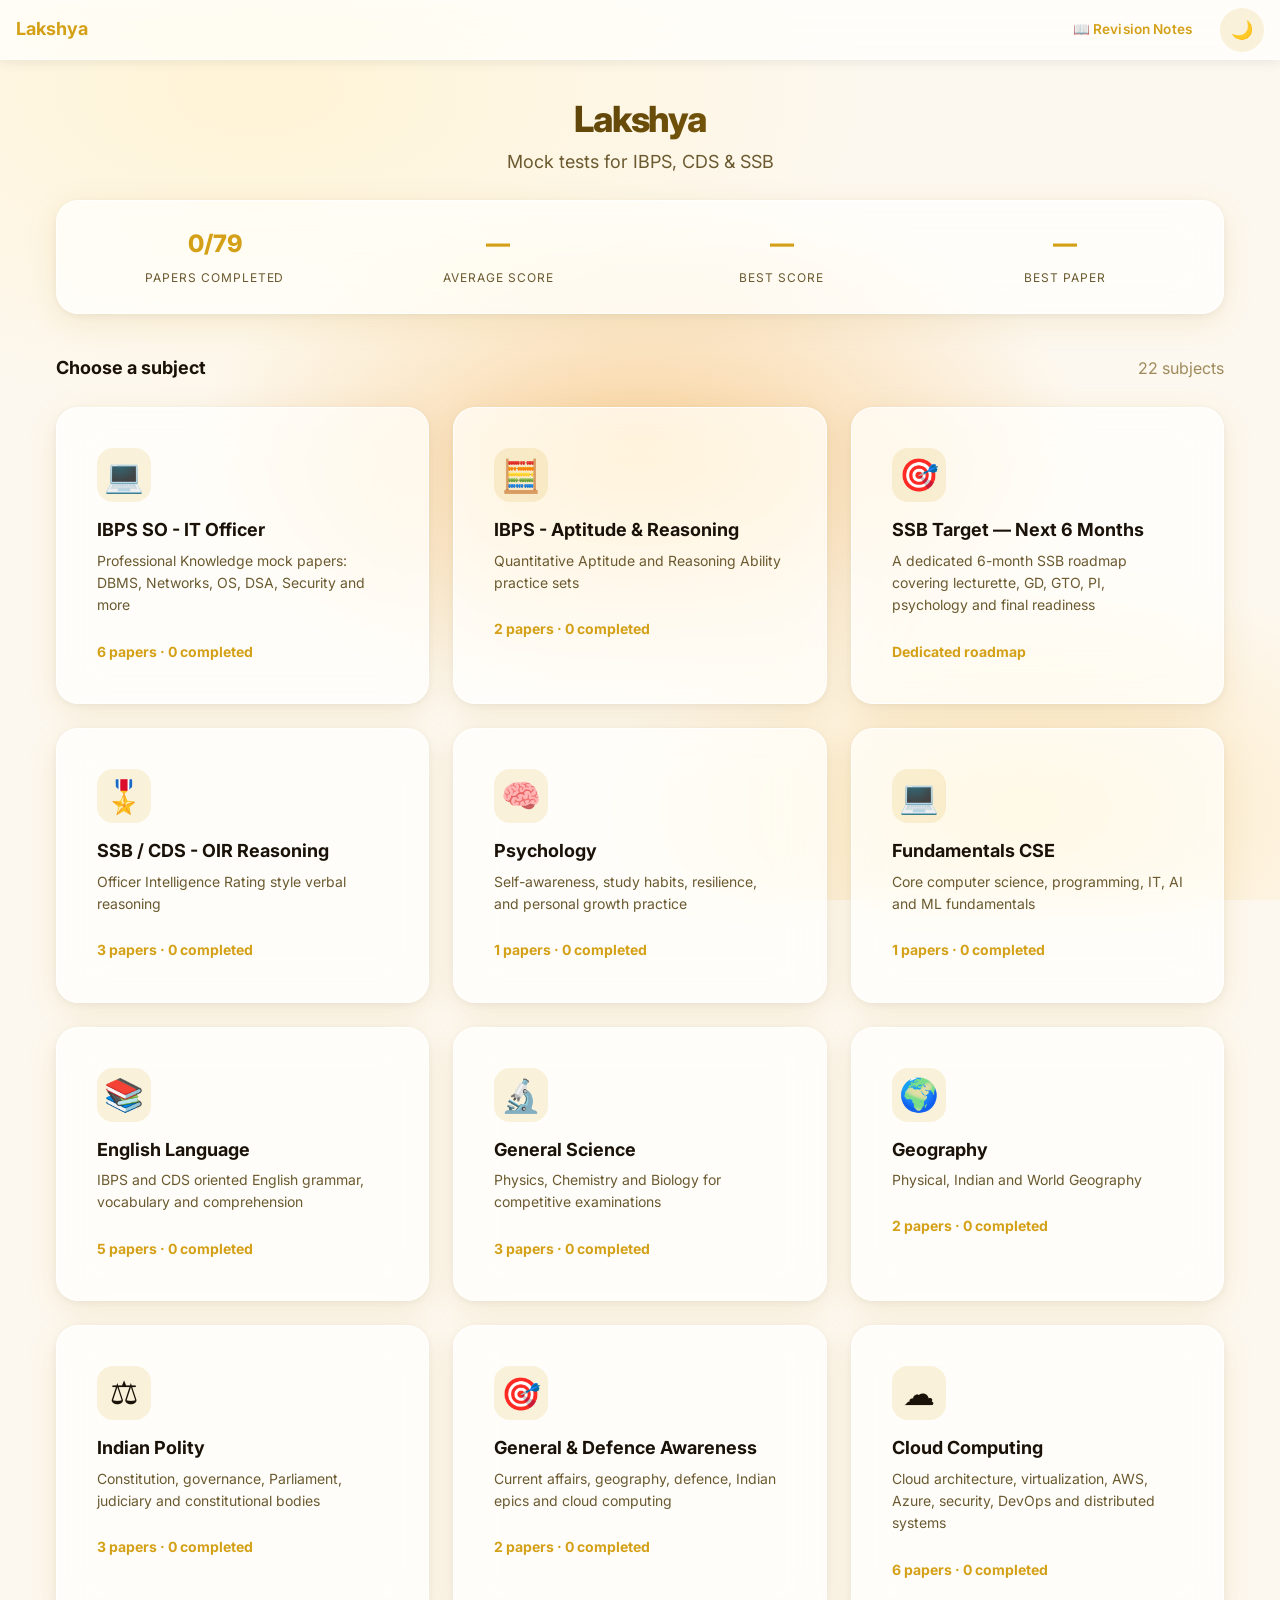
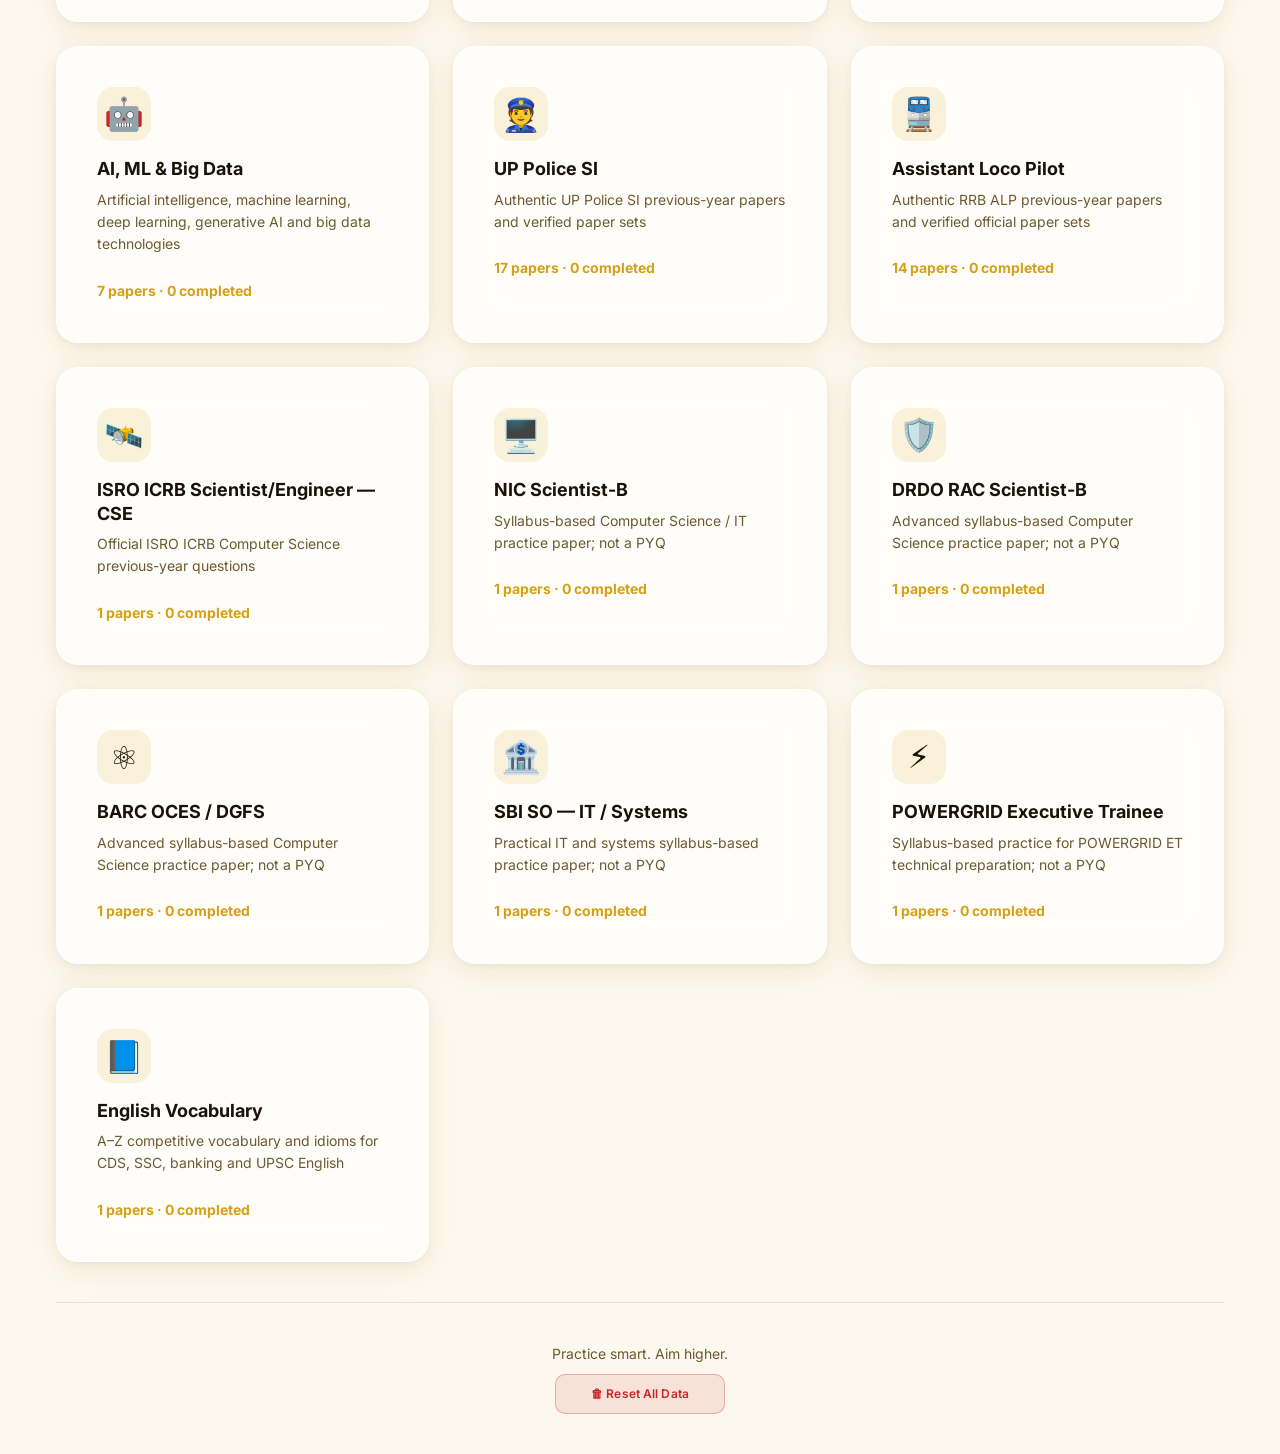
==== commit f2aa9906: "Add bilingual dataset importer and dark theme redesign Co-authored-by: Copilot <223556219+Copilot@us" ====
--- a/result.html
+++ b/result.html
@@ -8,7 +8,7 @@
   <link rel="preconnect" href="https://fonts.googleapis.com">
   <link rel="preconnect" href="https://fonts.gstatic.com" crossorigin>
   <link href="https://fonts.googleapis.com/css2?family=Inter:wght@400;500;600;700;800;900&display=swap" rel="stylesheet">
-  <link rel="stylesheet" href="css/style.css">
+  <link rel="stylesheet" href="css/style.css?v=20261115-dark-colors">
 </head>
 <body data-page-title="Result">
 
@@ -18,6 +18,14 @@
       <span data-site-name>Loading…</span>
     </a>
     <div class="topbar-actions">
+      <div class="language-mode-control">
+        <label for="language-mode">Language</label>
+        <select id="language-mode" class="language-mode-select">
+          <option value="hi">हिंदी</option>
+          <option value="en">English</option>
+          <option value="both">हिंदी + English</option>
+        </select>
+      </div>
       <button class="theme-toggle" id="theme-toggle" aria-label="Toggle dark mode">🌙</button>
     </div>
   </header>
--- a/css/style.css
+++ b/css/style.css
@@ -35,7 +35,8 @@
   --accent:         var(--gold-500);
   --accent-hover:   var(--gold-600);
   --accent-light:   rgba(212, 160, 23, 0.14);
-  --accent-glow:    0 0 0 3px rgba(212, 160, 23, 0.28);
+  --accent-glow:    rgba(212, 160, 23, 0.28);
+  --accent-ring:    0 0 0 3px var(--accent-glow);
 
   --success:   #2e7d32;
   --success-bg: rgba(46, 125, 50, 0.1);
@@ -83,38 +84,66 @@
 
 /* ── Dark Mode ─────────────────────────────────────────────── */
 [data-theme="dark"] {
-  --bg-base:        #1a1408;
-  --bg-gradient-1:  #1f180a;
-  --bg-gradient-2:  #251c0c;
-  --bg-gradient-3:  #2c2210;
-
-  --glass-bg:       rgba(35, 25, 8, 0.78);
-  --glass-bg-dark:  rgba(35, 25, 8, 0.65);
-  --glass-border:   rgba(255, 220, 100, 0.12);
-  --glass-shadow:   0 8px 32px rgba(0,0,0,0.5), 0 2px 8px rgba(0,0,0,0.3);
-
-  --text-primary:   #f5e8c8;
-  --text-secondary: #c8aa70;
-  --text-muted:     #8a7250;
-
-  --accent:         var(--gold-400);
-  --accent-hover:   var(--gold-300);
-  --accent-light:   rgba(232, 187, 62, 0.15);
-
-  --q-not-visited:  rgba(255, 220, 100, 0.08);
-  --q-not-answered: #b71c1c;
-  --q-answered:     #1b5e20;
-  --q-marked:       #0d47a1;
-  --q-marked-answered: #6a1b9a;
-
-  --success:    #81c784;
-  --success-bg: rgba(129, 199, 132, 0.12);
-  --danger:     #ef9a9a;
-  --danger-bg:  rgba(239, 154, 154, 0.12);
-  --warning:    #ffcc80;
-  --warning-bg: rgba(255, 204, 128, 0.12);
-  --info:       #90caf9;
-  --info-bg:    rgba(144, 202, 249, 0.12);
+  color-scheme: dark;
+
+  --bg-primary: #090b10;
+  --bg-secondary: #0f1219;
+  --bg-tertiary: #151922;
+  --surface: #11151e;
+  --surface-elevated: #171c27;
+  --surface-hover: #1c2230;
+  --border: #252c3a;
+  --border-subtle: #1d2330;
+
+  --bg-base: var(--bg-primary);
+  --bg-gradient-1: rgba(139, 92, 246, 0.045);
+  --bg-gradient-2: rgba(34, 211, 238, 0.025);
+  --bg-gradient-3: rgba(52, 211, 153, 0.018);
+  --glass-bg: rgba(17, 21, 30, 0.94);
+  --glass-bg-dark: #171c27;
+  --glass-border: var(--border);
+  --glass-shadow: 0 8px 24px rgba(0, 0, 0, 0.22);
+  --glass-blur: blur(16px) saturate(115%);
+
+  --text-primary: #f1f5f9;
+  --text-secondary: #a7b0c0;
+  --text-muted: #858fa0;
+  --text-on-gold: #fff;
+
+  --accent: #8b5cf6;
+  --accent-hover: #a78bfa;
+  --accent-light: rgba(139, 92, 246, 0.12);
+  --accent-glow: rgba(139, 92, 246, 0.18);
+  --accent-ring: 0 0 0 3px var(--accent-glow);
+  --text-on-accent: #090b10;
+
+  --practice-primary: #22d3ee;
+  --practice-hover: #67e8f9;
+  --practice-soft: rgba(34, 211, 238, 0.10);
+  --practice-border: rgba(34, 211, 238, 0.25);
+  --revision-primary: #34d399;
+  --revision-hover: #6ee7b7;
+  --revision-soft: rgba(52, 211, 153, 0.10);
+  --revision-border: rgba(52, 211, 153, 0.25);
+
+  --success: #34d399;
+  --success-bg: rgba(52, 211, 153, 0.10);
+  --danger: #f87171;
+  --danger-bg: rgba(248, 113, 113, 0.10);
+  --warning: #fbbf24;
+  --warning-bg: rgba(251, 191, 36, 0.10);
+  --info: #38bdf8;
+  --info-bg: rgba(56, 189, 248, 0.10);
+
+  --q-not-visited: #252c3a;
+  --q-not-answered: var(--danger-bg);
+  --q-answered: var(--success-bg);
+  --q-marked: var(--info-bg);
+  --q-marked-answered: var(--accent-light);
+  --q-not-answered-text: var(--danger);
+  --q-answered-text: var(--success);
+  --q-marked-text: var(--info);
+  --q-marked-answered-text: var(--accent-hover);
 }
 
 /* ── 2. Reset & Base ──────────────────────────────────────── */
@@ -318,10 +347,20 @@
   text-overflow: ellipsis;
   white-space: nowrap;
 }
-}
 .topbar-brand span { color: var(--accent); }
 
 .topbar-actions { display: flex; align-items: center; gap: var(--space-sm); }
+.language-mode-control { display: inline-flex; align-items: center; gap: 6px; color: var(--text-secondary); font-size: var(--text-xs); }
+.language-mode-select {
+  min-height: 36px;
+  max-width: 160px;
+  padding: 0 8px;
+  border: 1px solid color-mix(in srgb, var(--text-muted) 35%, transparent);
+  border-radius: var(--radius-sm);
+  background: var(--glass-bg);
+  color: var(--text-primary);
+  font: inherit;
+}
 
 /* Theme toggle */
 .theme-toggle {
@@ -432,6 +471,24 @@
 @media (min-width: 1024px) {
   .papers-grid { grid-template-columns: repeat(3, 1fr); }
 }
+
+.bank-question-search { display: grid; gap: var(--space-md); padding: var(--space-lg); margin-bottom: var(--space-xl); }
+.bank-question-search input {
+  width: 100%;
+  min-width: 0;
+  padding: 11px 12px;
+  color: var(--text-primary);
+  background: var(--glass-bg);
+  border: 1px solid color-mix(in srgb, var(--text-muted) 30%, transparent);
+  border-radius: var(--radius-sm);
+}
+.bank-search-status { color: var(--text-muted); font-size: var(--text-sm); }
+.bank-search-results { display: grid; gap: var(--space-md); }
+.bank-search-result { display: grid; gap: var(--space-sm); padding: var(--space-md); border: 1px solid color-mix(in srgb, var(--text-muted) 22%, transparent); border-radius: var(--radius-md); }
+.bank-search-metadata { color: var(--text-muted); font-size: var(--text-xs); }
+.bank-search-question { color: var(--text-primary); font-size: var(--text-base); font-weight: 600; }
+.bank-search-options { display: grid; gap: var(--space-xs); }
+.bank-search-option { display: flex; align-items: flex-start; gap: var(--space-xs); font-size: var(--text-sm); }
 
 .paper-card {
   padding: var(--space-lg);
@@ -617,6 +674,7 @@
   border-bottom: 1px solid var(--glass-border);
   box-shadow: 0 2px 12px rgba(0,0,0,0.08);
 }
+.test-topbar .language-mode-control { flex-shrink: 0; }
 
 .test-title {
   font-size: var(--text-sm);
@@ -771,6 +829,12 @@
   overflow-wrap: break-word;
   word-break: break-word;
 }
+.bilingual-text { display: inline-flex; flex-direction: column; gap: 0.3em; max-width: 100%; }
+.bilingual-line { display: flex; align-items: baseline; flex-wrap: wrap; gap: 0.35em 0.6em; }
+.bilingual-label { flex: 0 0 auto; color: var(--text-muted); font-size: 0.74em; font-weight: 700; }
+.translation-pending { border-left: 2px solid var(--text-muted); padding-left: 0.55em; }
+.translation-status { color: var(--text-muted); font-size: var(--text-xs); font-style: italic; }
+.translation-missing { color: var(--text-muted); font-style: italic; }
 .question-image { margin: 0 0 var(--space-lg); max-width: 100%; max-height: 420px; border-radius: var(--radius-md); object-fit: contain; }
 .question-image[hidden] { display: none; }
 .option-image { display: block; max-width: min(100%, 360px); max-height: 220px; margin-top: var(--space-sm); object-fit: contain; }
@@ -805,7 +869,7 @@
 .option-item.selected {
   border-color: var(--accent);
   background: var(--accent-light);
-  box-shadow: var(--accent-glow);
+  box-shadow: var(--accent-ring);
 }
 
 .option-key {
@@ -838,6 +902,7 @@
   overflow-wrap: break-word;
   word-break: break-word;
 }
+.option-text .bilingual-text { display: flex; }
 
 /* Question nav buttons */
 .question-nav {
@@ -880,6 +945,11 @@
   .question-area { padding-bottom: 80px; }
 }
 @media (max-width: 480px) {
+  .topbar-actions { gap: var(--space-xs); }
+  .language-mode-control label { display: none; }
+  .language-mode-select { max-width: 132px; }
+  .test-topbar { gap: var(--space-xs); padding: 0 8px; }
+  .test-topbar .language-mode-select { max-width: 112px; }
   .sticky-nav-bottom {
     padding: var(--space-xs) 6px;
     gap: 4px;
@@ -916,6 +986,19 @@
   text-transform: uppercase;
   letter-spacing: 0.08em;
 }
+.palette-search { display: grid; gap: var(--space-xs); }
+.palette-search label,
+.palette-search span { color: var(--text-muted); font-size: var(--text-xs); }
+.palette-search input {
+  width: 100%;
+  min-width: 0;
+  padding: 9px 10px;
+  color: var(--text-primary);
+  background: var(--glass-bg);
+  border: 1px solid color-mix(in srgb, var(--text-muted) 30%, transparent);
+  border-radius: var(--radius-sm);
+}
+.palette-search-empty { grid-column: 1 / -1; color: var(--text-muted); font-size: var(--text-xs); }
 
 .palette-close-btn {
   display: none;
@@ -982,17 +1065,13 @@
   color: var(--text-primary);
 }
 .palette-btn:hover { transform: scale(1.12); box-shadow: 0 4px 12px rgba(0,0,0,0.2); }
-.palette-btn.current { ring: 2px solid var(--accent); box-shadow: 0 0 0 3px var(--accent), 0 4px 12px rgba(0,0,0,0.2); }
+.palette-btn.current { box-shadow: 0 0 0 3px var(--accent), 0 4px 12px rgba(0,0,0,0.2); }
 
 .palette-btn.state-not-visited  { background: var(--q-not-visited); }
-.palette-btn.state-not-answered { background: var(--q-not-answered); color: #fff; }
-.palette-btn.state-answered     { background: var(--q-answered); color: #1b5e20; }
-.palette-btn.state-marked       { background: var(--q-marked); color: #0d47a1; }
-.palette-btn.state-marked-answered { background: var(--q-marked-answered); color: #4a148c; }
-
-[data-theme="dark"] .palette-btn.state-answered { color: #c8e6c9; }
-[data-theme="dark"] .palette-btn.state-marked   { color: #bbdefb; }
-[data-theme="dark"] .palette-btn.state-marked-answered { color: #e1bee7; }
+.palette-btn.state-not-answered { background: var(--q-not-answered); color: var(--q-not-answered-text, #fff); }
+.palette-btn.state-answered     { background: var(--q-answered); color: var(--q-answered-text, #1b5e20); }
+.palette-btn.state-marked       { background: var(--q-marked); color: var(--q-marked-text, #0d47a1); }
+.palette-btn.state-marked-answered { background: var(--q-marked-answered); color: var(--q-marked-answered-text, #4a148c); }
 
 /* Submit button in sidebar */
 .palette-submit-area { margin-top: auto; }
@@ -1325,6 +1404,8 @@
   overflow-wrap: break-word;
   word-break: break-word;
 }
+.review-explanation { display: grid; gap: var(--space-xs); margin-bottom: var(--space-md); }
+.review-explanation > strong { color: var(--text-secondary); font-size: var(--text-sm); }
 
 .review-options {
   display: flex;
@@ -1523,6 +1604,425 @@
 .hidden { display: none !important; }
 .visually-hidden { @extend .sr-only; }
 
+/* Revision layout and content styles (kept in the shared theme sheet). */
+.revision-layout {
+  display: grid;
+  grid-template-columns: 280px 1fr;
+  gap: 24px;
+  margin-top: 24px;
+  align-items: start;
+}
+.revision-sidebar {
+  background: rgba(255, 255, 255, 0.7);
+  backdrop-filter: blur(12px);
+  border: 1px solid rgba(0, 0, 0, 0.08);
+  border-radius: 16px;
+  padding: 16px;
+  position: sticky;
+  top: 80px;
+  max-height: calc(100vh - 100px);
+  overflow-y: auto;
+}
+.filter-group { margin-bottom: 12px; }
+.filter-label {
+  display: block;
+  font-size: 0.72rem;
+  font-weight: 700;
+  text-transform: uppercase;
+  letter-spacing: 0.08em;
+  color: #666;
+  margin-bottom: 6px;
+}
+.filter-select {
+  width: 100%;
+  padding: 9px 12px;
+  border-radius: 10px;
+  border: 1px solid rgba(0, 0, 0, 0.15);
+  background: #fff;
+  color: #111;
+  font-size: 0.85rem;
+  outline: none;
+}
+.filter-actions { margin: 10px 0 14px; }
+.revision-search {
+  width: 100%;
+  padding: 10px 14px;
+  border-radius: 10px;
+  border: 1px solid rgba(0, 0, 0, 0.15);
+  background: #fff;
+  color: #111;
+  font-size: 0.9rem;
+  margin-bottom: 16px;
+  outline: none;
+}
+.category-group { margin-bottom: 16px; }
+.category-title {
+  font-size: 0.8rem;
+  font-weight: 700;
+  text-transform: uppercase;
+  letter-spacing: 0.5px;
+  color: #777;
+  margin-bottom: 8px;
+  display: flex;
+  align-items: center;
+  gap: 6px;
+}
+.module-item {
+  display: block;
+  padding: 8px 12px;
+  border-radius: 8px;
+  font-size: 0.85rem;
+  color: #222;
+  text-decoration: none;
+  transition: all 0.2s;
+  margin-bottom: 4px;
+  cursor: pointer;
+}
+.module-item:hover,
+.module-item.active {
+  background: rgba(217, 119, 6, 0.12);
+  color: #d97706;
+  font-weight: 600;
+}
+.revision-content {
+  background: rgba(255, 255, 255, 0.8);
+  backdrop-filter: blur(16px);
+  border: 1px solid rgba(0, 0, 0, 0.08);
+  border-radius: 20px;
+  padding: 32px;
+  min-height: 500px;
+  box-shadow: 0 4px 24px rgba(0, 0, 0, 0.04);
+}
+.home-hero .revision-intro { color: #666; font-size: 1rem; margin: 0; }
+.revision-meta-bar {
+  display: flex;
+  justify-content: space-between;
+  align-items: center;
+  flex-wrap: wrap;
+  gap: 12px;
+  padding-bottom: 20px;
+  margin-bottom: 24px;
+  border-bottom: 1px solid rgba(0, 0, 0, 0.08);
+}
+.meta-badge {
+  display: inline-flex;
+  align-items: center;
+  gap: 6px;
+  padding: 4px 10px;
+  border-radius: 20px;
+  background: rgba(217, 119, 6, 0.1);
+  color: #d97706;
+  font-size: 0.8rem;
+  font-weight: 600;
+}
+.meta-badge--topics { background: rgba(59, 130, 246, 0.1); color: #2563eb; }
+.meta-badge--words { background: rgba(16, 185, 129, 0.1); color: #059669; }
+.rendered-markdown h1 { font-size: 1.8rem; margin: 0 0 16px; color: #111; }
+.rendered-markdown h2 {
+  font-size: 1.35rem;
+  margin: 28px 0 12px;
+  border-bottom: 1px solid rgba(0, 0, 0, 0.08);
+  padding-bottom: 6px;
+  color: #111;
+}
+.rendered-markdown h3 { font-size: 1.1rem; margin: 20px 0 8px; color: #222; }
+.rendered-markdown h4 { margin: 18px 0 8px; color: #222; }
+.rendered-markdown p { line-height: 1.65; margin-bottom: 14px; font-size: 0.95rem; }
+.rendered-markdown ul,
+.rendered-markdown ol { padding-left: 24px; margin-bottom: 16px; font-size: 0.95rem; line-height: 1.6; }
+.rendered-markdown li { margin-bottom: 6px; }
+.rendered-markdown table { width: 100%; border-collapse: collapse; margin: 20px 0; font-size: 0.88rem; overflow-x: auto; display: block; }
+.rendered-markdown th,
+.rendered-markdown td { padding: 10px 14px; border: 1px solid rgba(0, 0, 0, 0.1); text-align: left; }
+.rendered-markdown th { background: rgba(0, 0, 0, 0.04); font-weight: 700; }
+.rendered-markdown pre {
+  background: #1e1e24;
+  color: #f8f8f2;
+  padding: 16px;
+  border-radius: 12px;
+  overflow-x: auto;
+  font-family: 'JetBrains Mono', monospace;
+  font-size: 0.85rem;
+  line-height: 1.45;
+  margin: 16px 0;
+}
+.rendered-markdown code { font-family: 'JetBrains Mono', monospace; font-size: 0.88em; background: rgba(0, 0, 0, 0.05); padding: 2px 6px; border-radius: 4px; }
+.rendered-markdown pre code { background: transparent; padding: 0; }
+.rendered-markdown blockquote {
+  border-left: 4px solid #d97706;
+  padding: 10px 16px;
+  margin: 16px 0;
+  background: rgba(217, 119, 6, 0.05);
+  border-radius: 0 8px 8px 0;
+  font-style: italic;
+}
+.rendered-markdown .math-inline { color: #b45309; background: rgba(217, 119, 6, 0.08); padding: 1px 4px; border-radius: 3px; }
+.revision-divider { border: 0; border-top: 1px solid rgba(0, 0, 0, 0.1); margin: 24px 0; }
+.revision-error { padding: 20px; color: #dc2626; }
+.revision-load-state { text-align: center; padding: 40px; color: var(--text-muted); }
+@media (max-width: 840px) {
+  .revision-layout { grid-template-columns: 1fr; }
+  .revision-sidebar { position: static; max-height: none; }
+}
+
+/* ── Dark palette: shared surfaces and section accents ───── */
+[data-theme="dark"] .glass {
+  background-color: var(--surface);
+  border-color: var(--border);
+  box-shadow: var(--glass-shadow);
+}
+[data-theme="dark"] .topbar,
+[data-theme="dark"] .test-topbar,
+[data-theme="dark"] .sticky-nav-bottom {
+  background: rgba(15, 18, 25, 0.94);
+  border-color: var(--border-subtle);
+}
+[data-theme="dark"] .btn-primary {
+  background: var(--accent);
+  color: var(--text-on-accent);
+  box-shadow: 0 4px 14px rgba(139, 92, 246, 0.16);
+}
+[data-theme="dark"] .btn-primary:hover {
+  background: var(--accent-hover);
+  color: var(--text-on-accent);
+  box-shadow: 0 6px 16px rgba(139, 92, 246, 0.20);
+}
+[data-theme="dark"] .btn-secondary {
+  background: var(--surface-elevated);
+  border-color: var(--border);
+  box-shadow: none;
+}
+[data-theme="dark"] .btn-secondary:hover {
+  background: var(--surface-hover);
+  border-color: rgba(139, 92, 246, 0.35);
+  box-shadow: 0 4px 12px rgba(0, 0, 0, 0.2);
+}
+[data-theme="dark"] .btn-danger:hover,
+[data-theme="dark"] .btn-mark.active {
+  color: #090b10;
+}
+[data-theme="dark"] .theme-toggle,
+[data-theme="dark"] .btn-ghost:hover,
+[data-theme="dark"] .section-tab:hover,
+[data-theme="dark"] .filter-btn:hover {
+  background: var(--accent-light);
+  color: var(--accent-hover);
+}
+[data-theme="dark"] .home-hero h1 {
+  background: none;
+  color: var(--text-primary);
+  -webkit-text-fill-color: currentColor;
+}
+[data-theme="dark"] .paper-card,
+[data-theme="dark"] .subject-card,
+[data-theme="dark"] .review-card,
+[data-theme="dark"] .question-wrapper,
+[data-theme="dark"] .section-box {
+  background: var(--surface);
+  border-color: var(--border);
+  border-radius: 14px;
+}
+[data-theme="dark"] .paper-card::before {
+  background: var(--practice-primary);
+}
+[data-theme="dark"] .paper-card:hover {
+  background: var(--surface-hover);
+  border-color: var(--practice-border);
+  box-shadow: 0 8px 20px rgba(0, 0, 0, 0.24);
+}
+[data-theme="dark"] .subject-card:not(.is-empty):hover {
+  background: var(--surface-hover);
+  border-color: rgba(139, 92, 246, 0.35);
+  box-shadow: 0 8px 20px rgba(0, 0, 0, 0.24);
+}
+[data-theme="dark"] .progress-bar-fill,
+[data-theme="dark"] .subj-bar-fill {
+  background: var(--practice-primary);
+}
+[data-theme="dark"] .subj-bar-fill.bar-danger { background: var(--danger); }
+[data-theme="dark"] .subj-bar-fill.bar-warning { background: var(--warning); }
+[data-theme="dark"] .best-score-badge {
+  background: var(--accent-light);
+  border-color: rgba(139, 92, 246, 0.28);
+  color: var(--accent-hover);
+}
+[data-theme="dark"] .score-hero::before {
+  background: radial-gradient(ellipse 60% 50% at 50% 50%, rgba(139, 92, 246, 0.055), transparent 70%);
+}
+[data-theme="dark"] .palette-sidebar {
+  border-color: var(--border-subtle);
+  scrollbar-color: #3a4354 transparent;
+}
+[data-theme="dark"] .palette-sidebar::-webkit-scrollbar-thumb { background: #3a4354; }
+[data-theme="dark"] .option-item {
+  background: var(--bg-tertiary);
+  border-color: #293142;
+}
+[data-theme="dark"] .option-item:hover {
+  background: rgba(139, 92, 246, 0.07);
+  border-color: var(--accent);
+}
+[data-theme="dark"] .option-item.selected {
+  background: rgba(139, 92, 246, 0.12);
+  border-color: var(--accent);
+  box-shadow: 0 0 0 2px var(--accent-glow);
+}
+[data-theme="dark"] .option-item.selected .option-key {
+  color: var(--text-on-accent);
+}
+[data-theme="dark"] .timer-display,
+[data-theme="dark"] .question-number,
+[data-theme="dark"] .progress-bar-fill {
+  color: var(--practice-primary);
+}
+[data-theme="dark"] .timer-display {
+  background: var(--practice-soft);
+  border-color: var(--practice-border);
+}
+[data-theme="dark"] .timer-display.warning {
+  background: var(--warning-bg);
+  color: var(--warning);
+}
+[data-theme="dark"] .timer-display.danger {
+  background: var(--danger-bg);
+  color: var(--danger);
+}
+[data-theme="dark"] .palette-toggle-btn {
+  background: var(--practice-primary);
+  color: #071014;
+  box-shadow: 0 4px 14px rgba(34, 211, 238, 0.15);
+}
+[data-theme="dark"] .palette-btn.state-not-visited { color: var(--text-secondary); }
+[data-theme="dark"] .palette-btn.state-not-answered { color: var(--danger); }
+[data-theme="dark"] .palette-btn.state-answered { color: var(--success); }
+[data-theme="dark"] .palette-btn.state-marked { color: var(--info); }
+[data-theme="dark"] .palette-btn.state-marked-answered { color: var(--accent-hover); }
+[data-theme="dark"] .palette-btn.current {
+  box-shadow: 0 0 0 3px var(--accent-glow);
+}
+
+[data-theme="dark"] body[data-page-title="Practice Tests"],
+[data-theme="dark"] body[data-page-title="Subject"],
+[data-theme="dark"] body[data-page-title="Exam"],
+[data-theme="dark"] body[data-page-title="Result"] {
+  --section-accent: var(--practice-primary);
+}
+[data-theme="dark"] body[data-page-title="Practice Tests"] .subject-card:not(.is-empty):hover,
+[data-theme="dark"] body[data-page-title="Subject"] .paper-card:hover {
+  border-color: var(--practice-border);
+}
+[data-theme="dark"] body[data-page-title="Subject"] .paper-card .btn-primary {
+  background: var(--practice-primary);
+  color: #071014;
+  box-shadow: none;
+}
+[data-theme="dark"] body[data-page-title="Subject"] .paper-card .btn-primary:hover {
+  background: var(--practice-hover);
+}
+[data-theme="dark"] body[data-page-title="Practice Tests"] .subject-card:hover .subject-card-stats,
+[data-theme="dark"] body[data-page-title="Subject"] .summary-stat-value,
+[data-theme="dark"] body[data-page-title="Result"] .score-main {
+  color: var(--practice-primary);
+}
+
+/* Revision shares the base surfaces and violet brand, with emerald details. */
+[data-theme="dark"] body[data-page-title="Revision Materials"] {
+  --section-accent: var(--revision-primary);
+}
+[data-theme="dark"] body[data-page-title="Revision Materials"] .revision-sidebar,
+[data-theme="dark"] body[data-page-title="Revision Materials"] .revision-content {
+  background: var(--surface);
+  border-color: var(--border);
+  box-shadow: 0 8px 24px rgba(0, 0, 0, 0.18);
+  border-radius: 14px;
+}
+[data-theme="dark"] body[data-page-title="Revision Materials"] .home-hero .revision-intro {
+  color: var(--text-secondary);
+}
+[data-theme="dark"] body[data-page-title="Revision Materials"] .category-title,
+[data-theme="dark"] body[data-page-title="Revision Materials"] .filter-label {
+  color: var(--text-muted);
+}
+[data-theme="dark"] body[data-page-title="Revision Materials"] .filter-select,
+[data-theme="dark"] body[data-page-title="Revision Materials"] .revision-search {
+  background: var(--bg-secondary);
+  border-color: var(--border);
+  color: var(--text-primary);
+}
+[data-theme="dark"] body[data-page-title="Revision Materials"] .filter-select:focus,
+[data-theme="dark"] body[data-page-title="Revision Materials"] .revision-search:focus {
+  border-color: var(--accent);
+  box-shadow: 0 0 0 3px var(--accent-glow);
+}
+[data-theme="dark"] body[data-page-title="Revision Materials"] .module-item {
+  color: #7f8899;
+}
+[data-theme="dark"] body[data-page-title="Revision Materials"] .module-item:hover {
+  background: rgba(139, 92, 246, 0.06);
+  color: #e2e8f0;
+}
+[data-theme="dark"] body[data-page-title="Revision Materials"] .module-item.active {
+  background: rgba(139, 92, 246, 0.12);
+  color: #fff;
+  box-shadow: inset 2px 0 var(--accent);
+}
+[data-theme="dark"] body[data-page-title="Revision Materials"] .meta-badge {
+  background: var(--revision-soft);
+  color: var(--revision-primary);
+}
+[data-theme="dark"] body[data-page-title="Revision Materials"] .meta-badge--topics {
+  background: var(--accent-light);
+  color: var(--accent-hover);
+}
+[data-theme="dark"] body[data-page-title="Revision Materials"] .rendered-markdown h1,
+[data-theme="dark"] body[data-page-title="Revision Materials"] .rendered-markdown h2,
+[data-theme="dark"] body[data-page-title="Revision Materials"] .rendered-markdown h3,
+[data-theme="dark"] body[data-page-title="Revision Materials"] .rendered-markdown h4 {
+  color: var(--text-primary);
+}
+[data-theme="dark"] body[data-page-title="Revision Materials"] .rendered-markdown h2 {
+  border-bottom-color: var(--border);
+  box-shadow: inset 0 -1px var(--revision-border);
+}
+[data-theme="dark"] body[data-page-title="Revision Materials"] .rendered-markdown {
+  color: var(--text-secondary);
+}
+[data-theme="dark"] body[data-page-title="Revision Materials"] .rendered-markdown a {
+  color: var(--accent-hover);
+}
+[data-theme="dark"] body[data-page-title="Revision Materials"] .rendered-markdown th {
+  background: var(--surface-elevated);
+}
+[data-theme="dark"] body[data-page-title="Revision Materials"] .rendered-markdown th,
+[data-theme="dark"] body[data-page-title="Revision Materials"] .rendered-markdown td,
+[data-theme="dark"] body[data-page-title="Revision Materials"] .revision-divider {
+  border-color: var(--border);
+}
+[data-theme="dark"] body[data-page-title="Revision Materials"] .rendered-markdown pre {
+  background: #0c0f15;
+  color: #d7deea;
+  border: 1px solid var(--border-subtle);
+}
+[data-theme="dark"] body[data-page-title="Revision Materials"] .rendered-markdown code {
+  background: var(--surface-elevated);
+  color: #c4b5fd;
+}
+[data-theme="dark"] body[data-page-title="Revision Materials"] .rendered-markdown pre code {
+  background: transparent;
+  color: inherit;
+}
+[data-theme="dark"] body[data-page-title="Revision Materials"] .rendered-markdown blockquote {
+  border-left-color: var(--revision-primary);
+  background: var(--revision-soft);
+}
+[data-theme="dark"] body[data-page-title="Revision Materials"] .rendered-markdown .math-inline {
+  background: var(--accent-light);
+  color: var(--accent-hover);
+}
+[data-theme="dark"] body[data-page-title="Revision Materials"] .revision-error {
+  color: var(--danger);
+}
+
 /* Divider */
 .divider {
   height: 1px;
@@ -1564,6 +2064,6 @@
 /* Print */
 @media print {
   .topbar, .test-topbar, .sticky-nav-bottom, .palette-toggle-btn,
-  .palette-sidebar, .btn, .toast-container { display: none !important; }
+  .palette-sidebar, .btn, .toast-container, .language-mode-control { display: none !important; }
   .glass { background: white; border: 1px solid #ddd; }
 }
